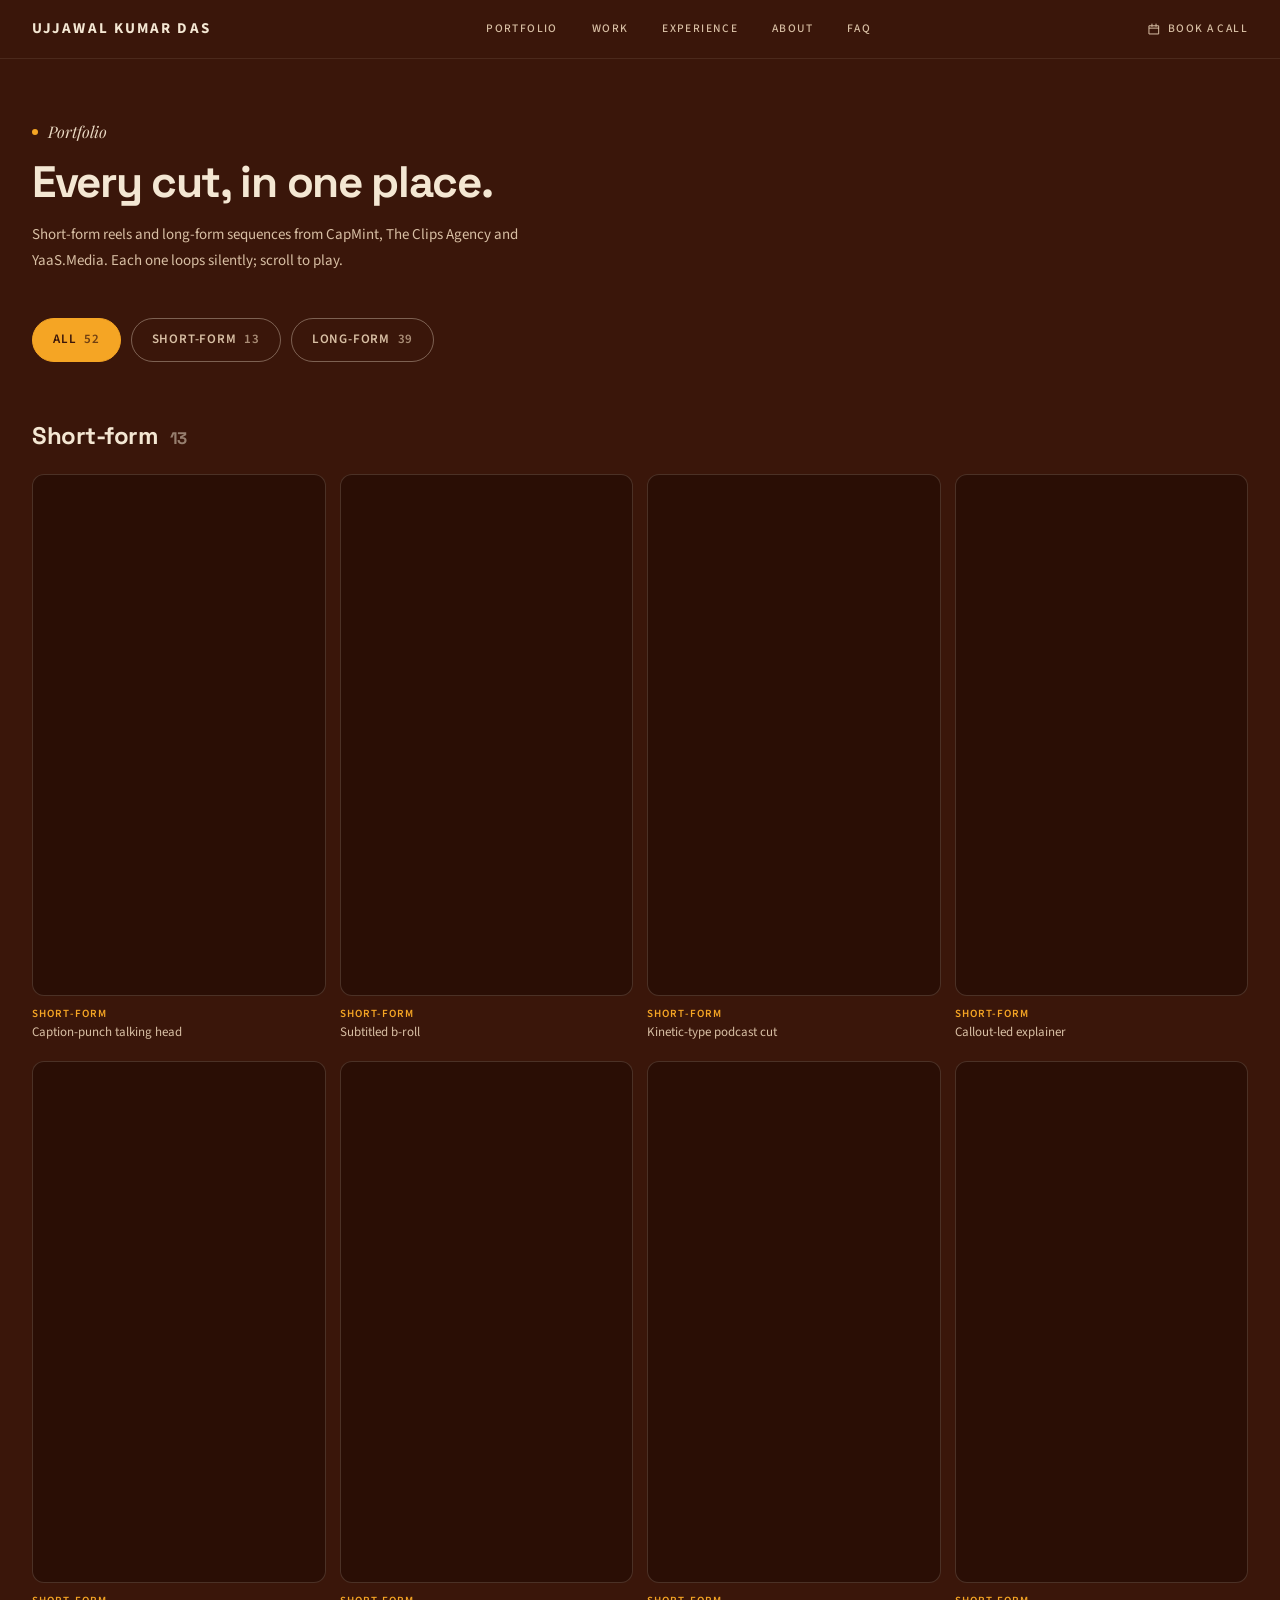
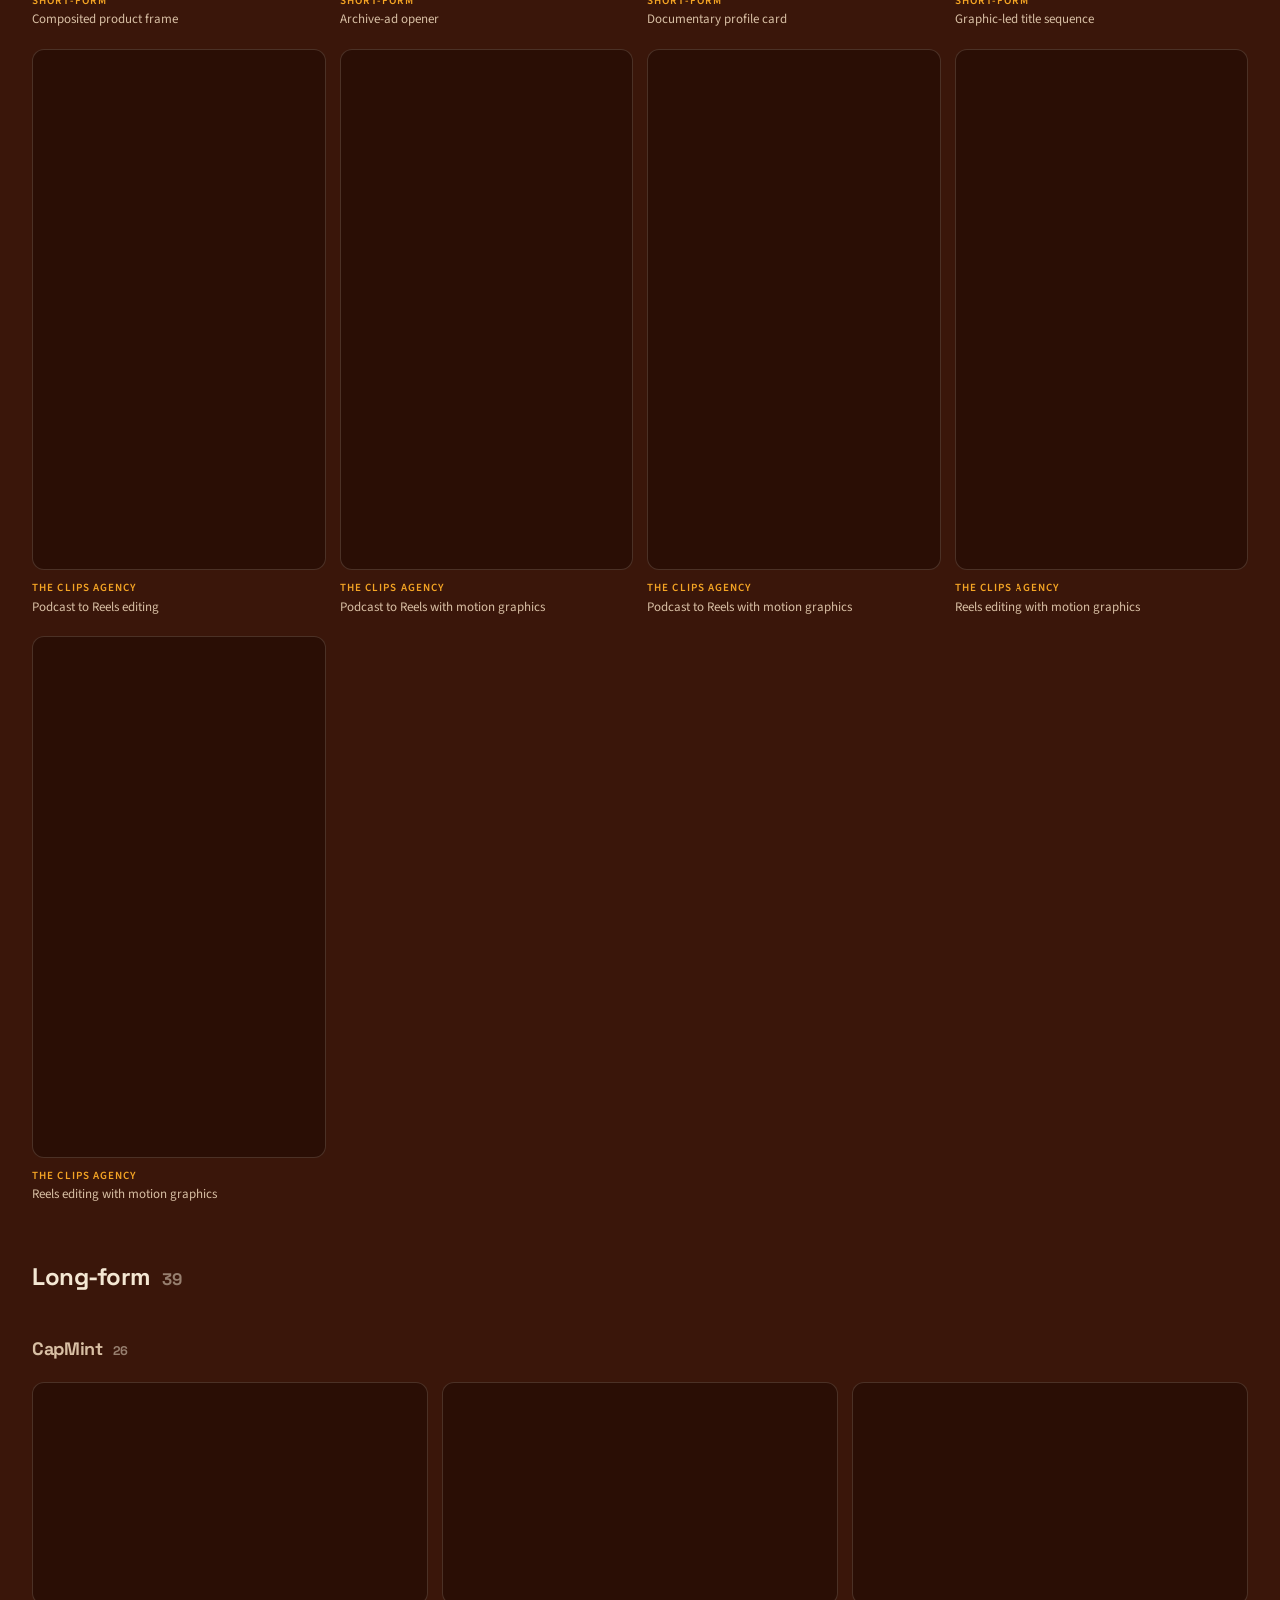
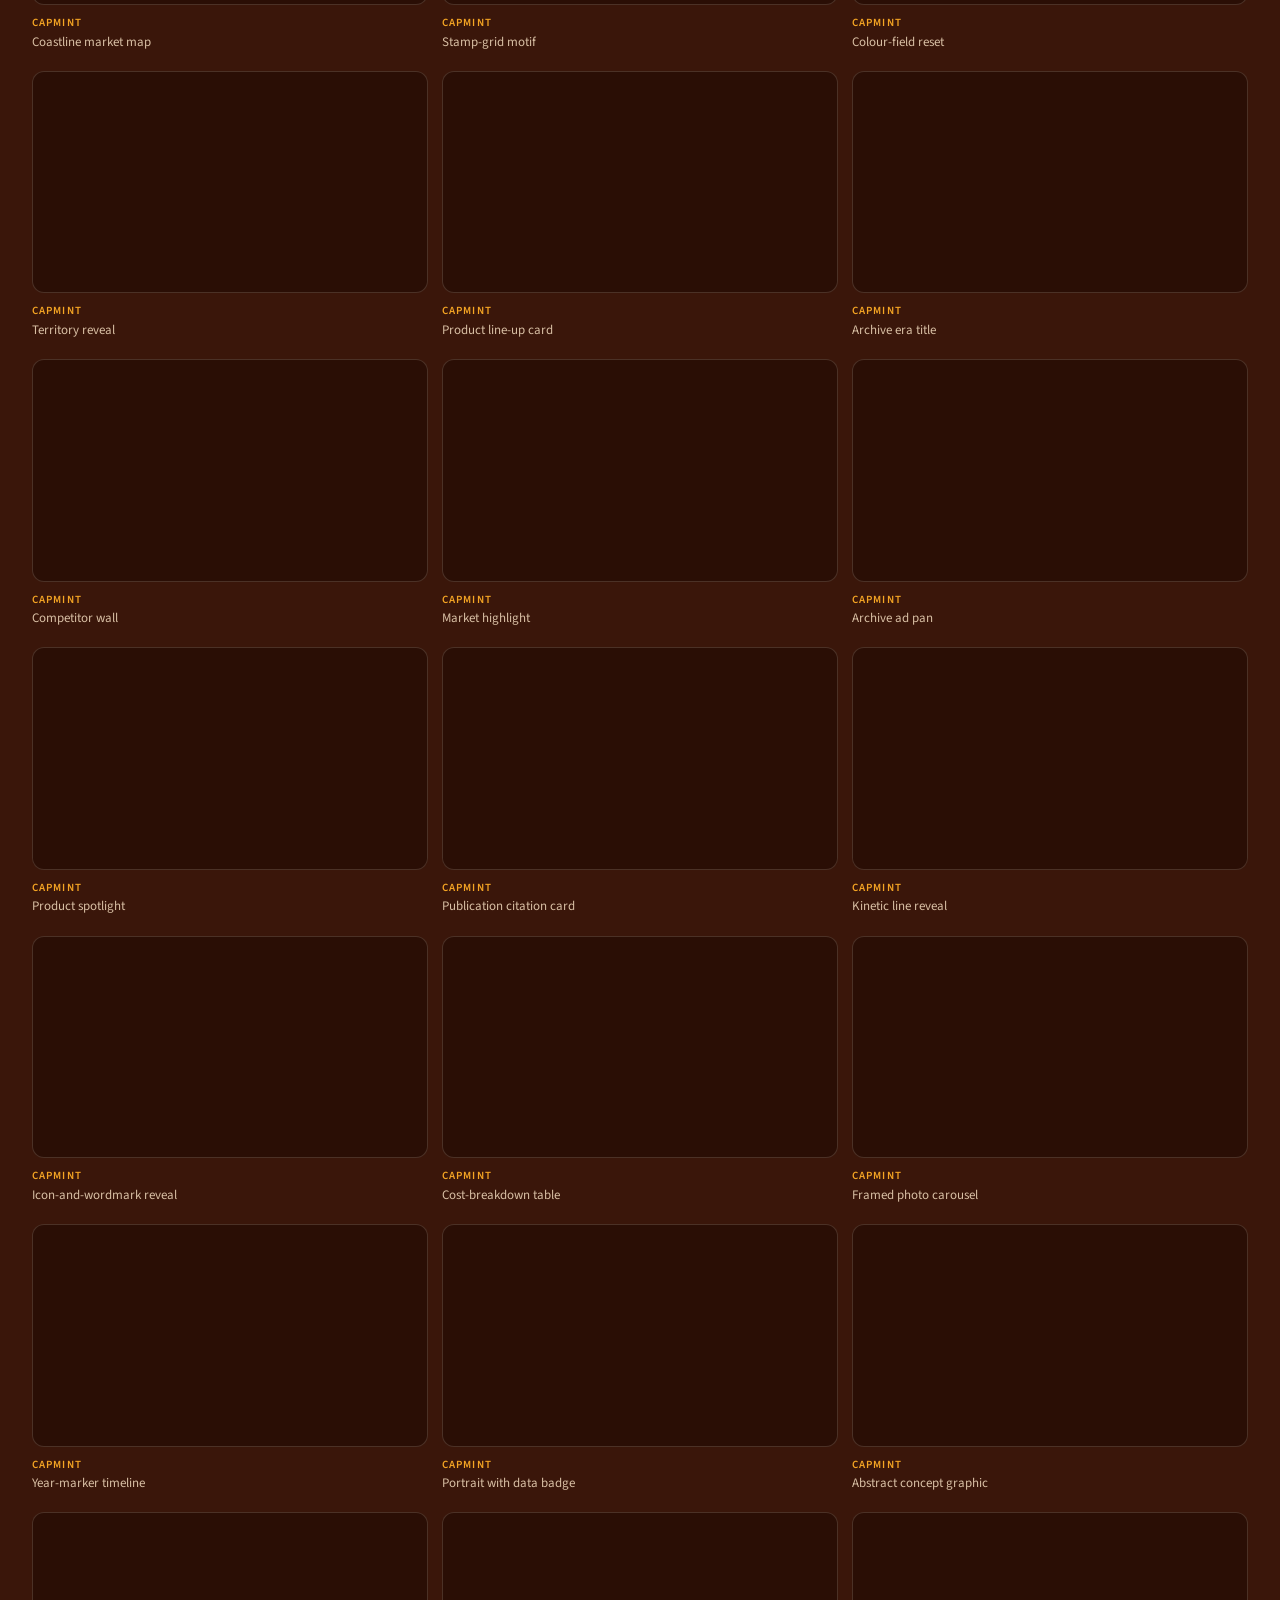
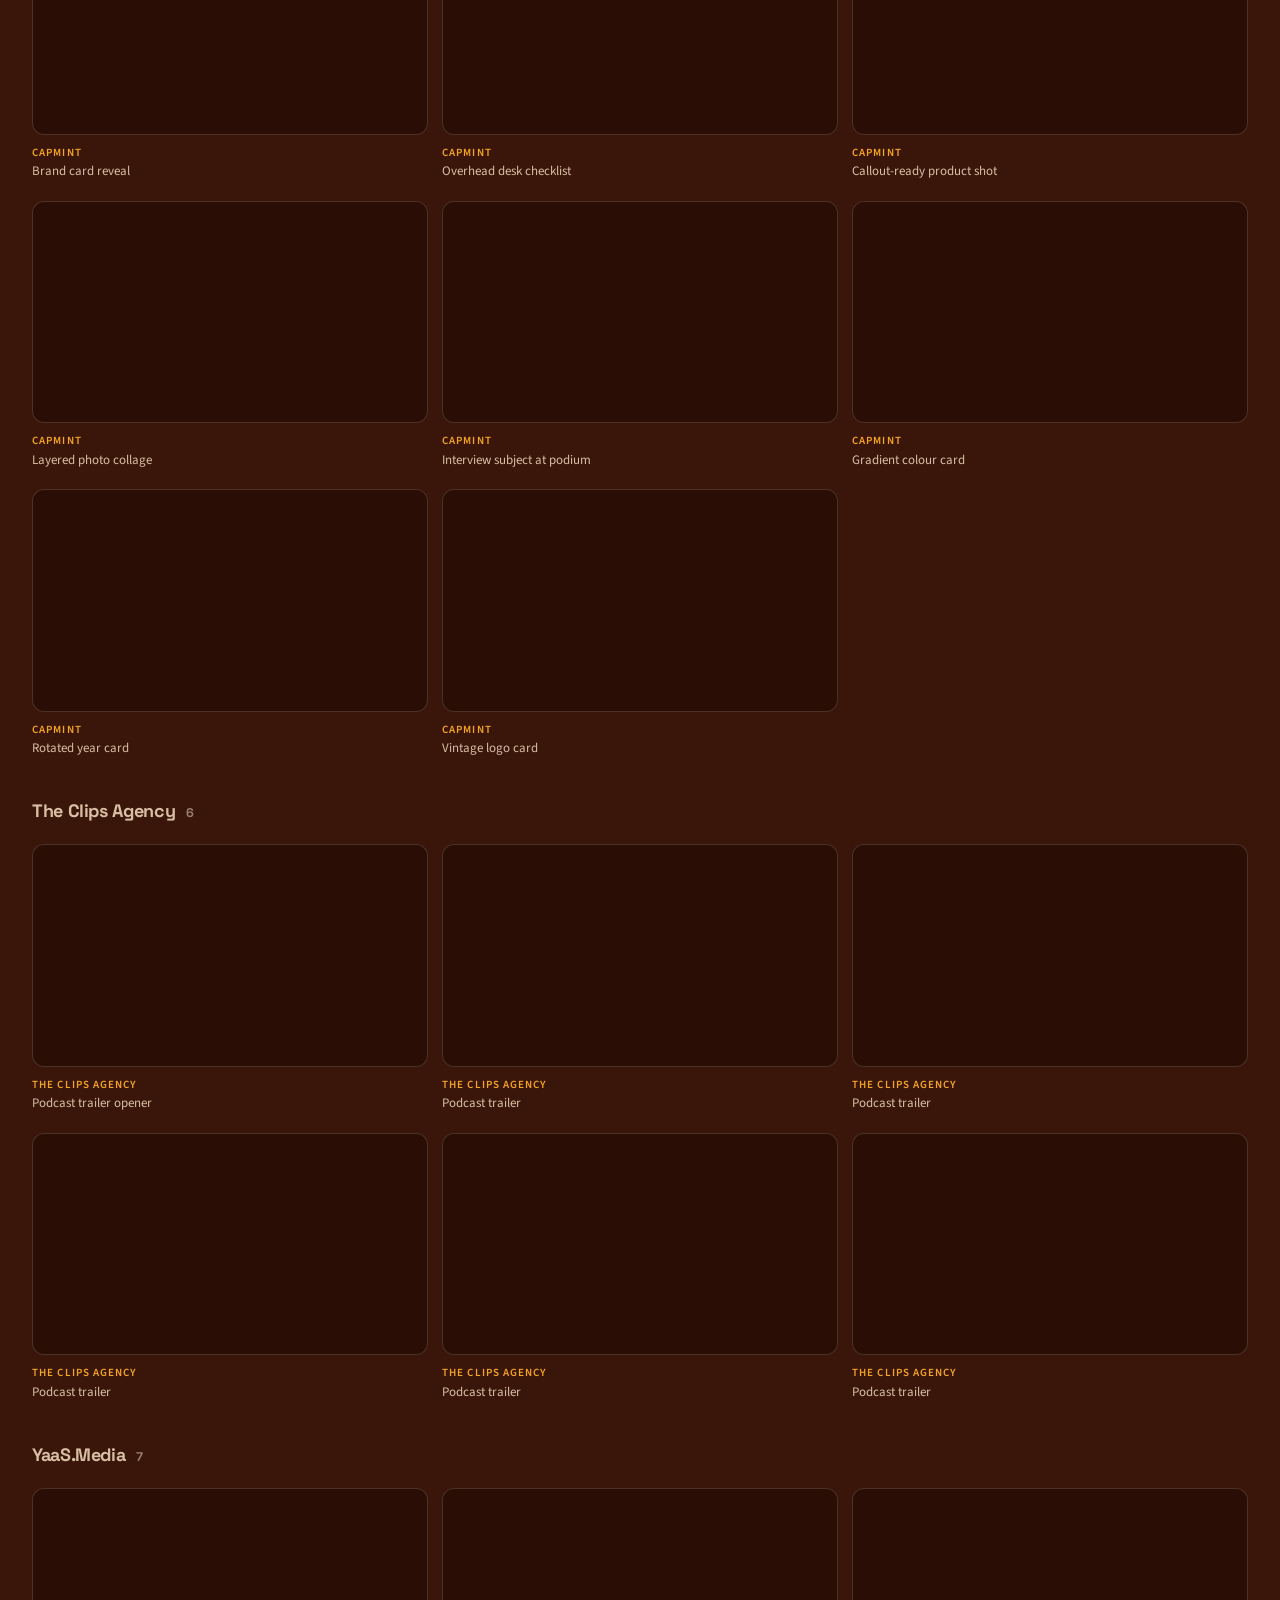
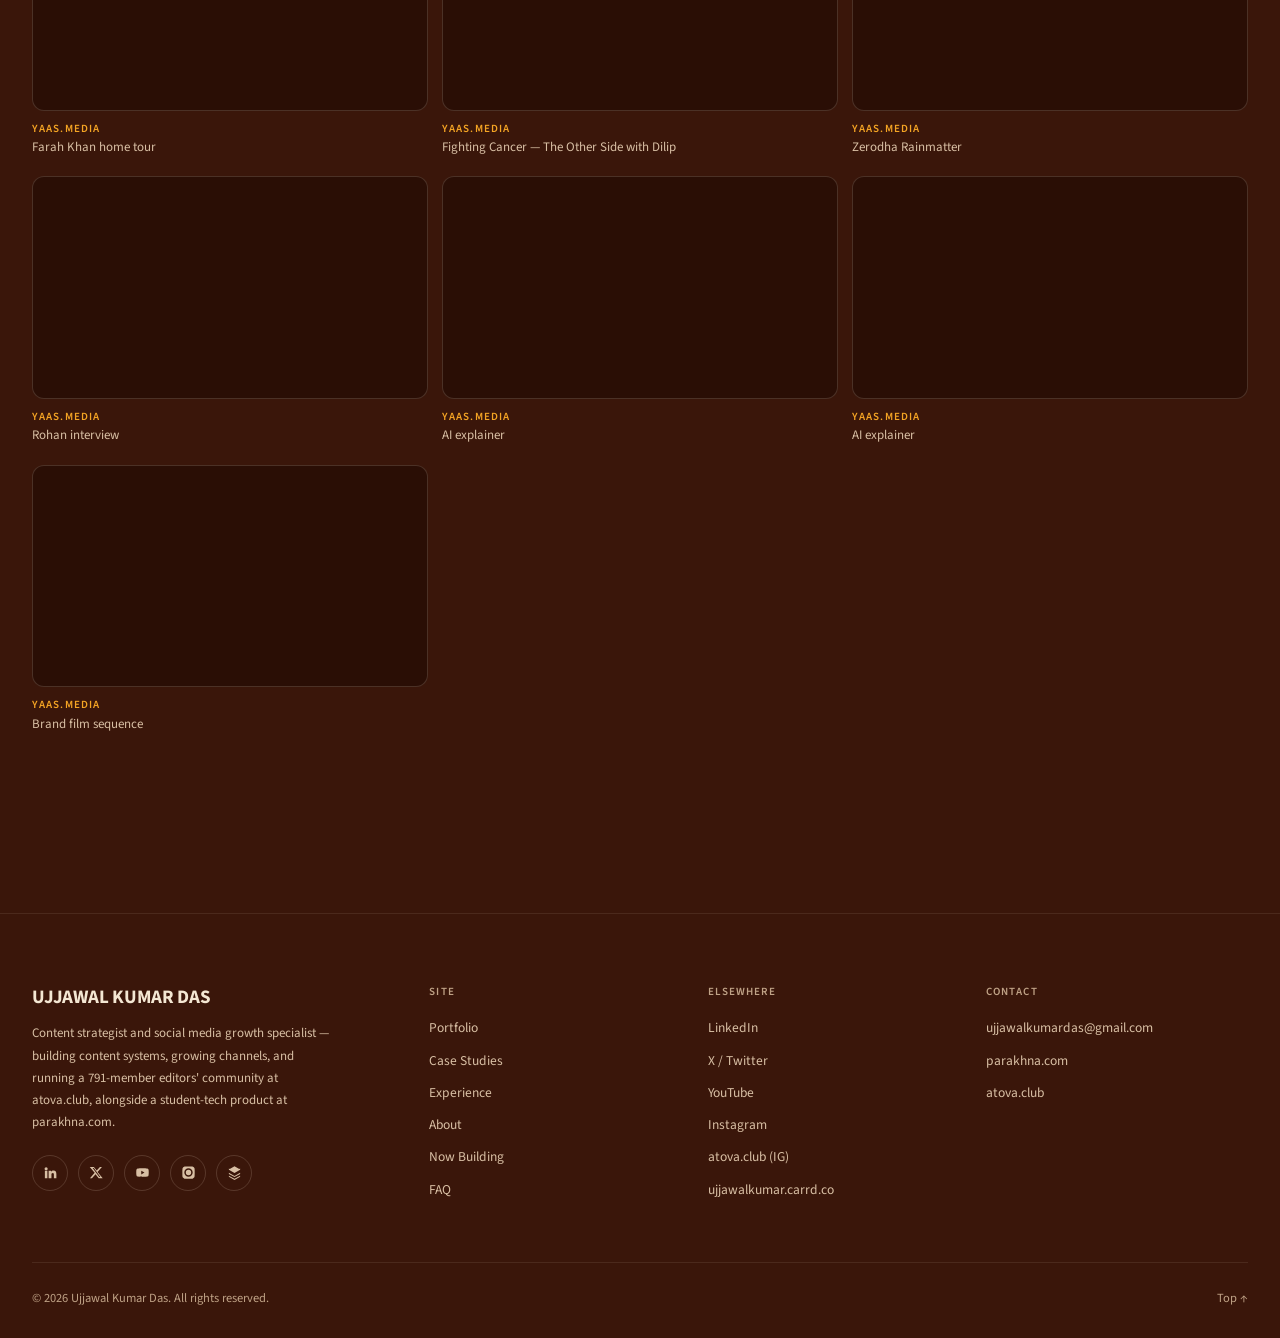
==== portfolio.html @ 8f24da6a "Redesign the site in the umber palette, add case study and portfolio pages - One umber/cream/amber p" ====
<!DOCTYPE html>
<html lang="en">
<head>
<meta charset="utf-8">
<meta name="viewport" content="width=device-width, initial-scale=1">
<title>Portfolio | Ujjawal Kumar Das</title>
<meta name="description" content="Every edit in one place: short-form reels and long-form sequences for CapMint, The Clips Agency and YaaS.Media.">
<link rel="preconnect" href="https://fonts.googleapis.com">
<link rel="preconnect" href="https://fonts.gstatic.com" crossorigin>
<link href="https://fonts.googleapis.com/css2?family=Space+Grotesk:wght@500;600;700&family=Playfair+Display:ital,wght@0,400;0,500;0,600;1,400;1,500&family=Source+Sans+3:wght@400;600;700&display=swap" rel="stylesheet">
<link rel="stylesheet" href="styles.css?v=20">
<script>
  /* Set the theme before first paint so the page never flashes the wrong one */
  (function () {
    try {
      var saved = localStorage.getItem('theme');
      var t = saved || (window.matchMedia('(prefers-color-scheme: light)').matches ? 'light' : 'dark');
      document.documentElement.setAttribute('data-theme', t);
    } catch (e) {
      document.documentElement.setAttribute('data-theme', 'dark');
    }
  })();
</script>
</head>
<body>

<header class="site-nav">
  <div class="nav-inner">
    <a class="wordmark" href="./#top">Ujjawal Kumar Das</a>

    <nav class="nav-list">
      <a class="nav-item" href="portfolio.html" aria-current="page">Portfolio</a>
      <a class="nav-item" href="./#work">Work</a>
      <a class="nav-item" href="./#experience">Experience</a>
      <a class="nav-item" href="./#about">About</a>
      <a class="nav-item" href="./#faq">FAQ</a>
    </nav>

    <div class="nav-actions">
      <a class="nav-cta" href="https://calendly.com/cutveo/30min" target="_blank" rel="noopener">
        <svg viewBox="0 0 24 24" aria-hidden="true"><path fill="none" stroke="currentColor" stroke-width="1.7" stroke-linecap="round" d="M4 6.5h16v14H4zM4 10.5h16M8.5 3.5v4M15.5 3.5v4"/></svg>
        Book a call
      </a>
    </div>
  </div>
</header>

<main>
  <section class="sec case-page" aria-labelledby="portfolio-heading">
    <p class="sec-eyebrow"><span class="dot"></span>Portfolio</p>
    <h1 class="sec-heading" id="portfolio-heading">Every cut, in one place.</h1>
    <p class="sec-intro">Short-form reels and long-form sequences from CapMint, The Clips Agency and YaaS.Media. Each one loops silently; scroll to play.</p>

    <div class="filter-tabs" role="group" aria-label="Filter the work">
      <button type="button" data-filter="all" aria-pressed="true">All <span>52</span></button>
      <button type="button" data-filter="short" aria-pressed="false">Short-form <span>13</span></button>
      <button type="button" data-filter="long" aria-pressed="false">Long-form <span>39</span></button>
    </div>

    <div class="clip-group" data-group="short">
    <h2 class="group-head">Short-form <span>13</span></h2>
    <div class="clip-grid clip-grid--vertical">
        <figure class="clip"><div class="video-wrap"><video data-src="assets/portfolio/reel-01.mp4" muted loop playsinline preload="none" aria-label="Caption-punch talking head"></video></div><figcaption><span class="clip-tag">Short-form</span>Caption-punch talking head</figcaption></figure>
        <figure class="clip"><div class="video-wrap"><video data-src="assets/portfolio/reel-02.mp4" muted loop playsinline preload="none" aria-label="Subtitled b-roll"></video></div><figcaption><span class="clip-tag">Short-form</span>Subtitled b-roll</figcaption></figure>
        <figure class="clip"><div class="video-wrap"><video data-src="assets/portfolio/reel-03.mp4" muted loop playsinline preload="none" aria-label="Kinetic-type podcast cut"></video></div><figcaption><span class="clip-tag">Short-form</span>Kinetic-type podcast cut</figcaption></figure>
        <figure class="clip"><div class="video-wrap"><video data-src="assets/portfolio/reel-04.mp4" muted loop playsinline preload="none" aria-label="Callout-led explainer"></video></div><figcaption><span class="clip-tag">Short-form</span>Callout-led explainer</figcaption></figure>
        <figure class="clip"><div class="video-wrap"><video data-src="assets/portfolio/reel-05.mp4" muted loop playsinline preload="none" aria-label="Composited product frame"></video></div><figcaption><span class="clip-tag">Short-form</span>Composited product frame</figcaption></figure>
        <figure class="clip"><div class="video-wrap"><video data-src="assets/portfolio/reel-06.mp4" muted loop playsinline preload="none" aria-label="Archive-ad opener"></video></div><figcaption><span class="clip-tag">Short-form</span>Archive-ad opener</figcaption></figure>
        <figure class="clip"><div class="video-wrap"><video data-src="assets/portfolio/reel-07.mp4" muted loop playsinline preload="none" aria-label="Documentary profile card"></video></div><figcaption><span class="clip-tag">Short-form</span>Documentary profile card</figcaption></figure>
        <figure class="clip"><div class="video-wrap"><video data-src="assets/portfolio/reel-08.mp4" muted loop playsinline preload="none" aria-label="Graphic-led title sequence"></video></div><figcaption><span class="clip-tag">Short-form</span>Graphic-led title sequence</figcaption></figure>
        <figure class="clip"><div class="video-wrap"><video data-src="assets/portfolio/clips-v1.mp4" muted loop playsinline preload="none" aria-label="Podcast to Reels editing"></video></div><figcaption><span class="clip-tag">The Clips Agency</span>Podcast to Reels editing</figcaption></figure>
        <figure class="clip"><div class="video-wrap"><video data-src="assets/portfolio/clips-v2.mp4" muted loop playsinline preload="none" aria-label="Podcast to Reels with motion graphics"></video></div><figcaption><span class="clip-tag">The Clips Agency</span>Podcast to Reels with motion graphics</figcaption></figure>
        <figure class="clip"><div class="video-wrap"><video data-src="assets/portfolio/clips-v3.mp4" muted loop playsinline preload="none" aria-label="Podcast to Reels with motion graphics"></video></div><figcaption><span class="clip-tag">The Clips Agency</span>Podcast to Reels with motion graphics</figcaption></figure>
        <figure class="clip"><div class="video-wrap"><video data-src="assets/portfolio/clips-v4.mp4" muted loop playsinline preload="none" aria-label="Reels editing with motion graphics"></video></div><figcaption><span class="clip-tag">The Clips Agency</span>Reels editing with motion graphics</figcaption></figure>
        <figure class="clip"><div class="video-wrap"><video data-src="assets/portfolio/clips-v5.mp4" muted loop playsinline preload="none" aria-label="Reels editing with motion graphics"></video></div><figcaption><span class="clip-tag">The Clips Agency</span>Reels editing with motion graphics</figcaption></figure>
    </div>
    </div>

    <div class="clip-group" data-group="long">
    <h2 class="group-head">Long-form <span>39</span></h2>
    <h3 class="group-head">CapMint <span>26</span></h3>
    <div class="clip-grid">
        <figure class="clip"><div class="longform-wrap"><video data-src="assets/portfolio/yt-01.mp4" muted loop playsinline preload="none" aria-label="Coastline market map"></video></div><figcaption><span class="clip-tag">CapMint</span>Coastline market map</figcaption></figure>
        <figure class="clip"><div class="longform-wrap"><video data-src="assets/portfolio/yt-02.mp4" muted loop playsinline preload="none" aria-label="Stamp-grid motif"></video></div><figcaption><span class="clip-tag">CapMint</span>Stamp-grid motif</figcaption></figure>
        <figure class="clip"><div class="longform-wrap"><video data-src="assets/portfolio/yt-03.mp4" muted loop playsinline preload="none" aria-label="Colour-field reset"></video></div><figcaption><span class="clip-tag">CapMint</span>Colour-field reset</figcaption></figure>
        <figure class="clip"><div class="longform-wrap"><video data-src="assets/portfolio/yt-04.mp4" muted loop playsinline preload="none" aria-label="Territory reveal"></video></div><figcaption><span class="clip-tag">CapMint</span>Territory reveal</figcaption></figure>
        <figure class="clip"><div class="longform-wrap"><video data-src="assets/portfolio/yt-05.mp4" muted loop playsinline preload="none" aria-label="Product line-up card"></video></div><figcaption><span class="clip-tag">CapMint</span>Product line-up card</figcaption></figure>
        <figure class="clip"><div class="longform-wrap"><video data-src="assets/portfolio/yt-06.mp4" muted loop playsinline preload="none" aria-label="Archive era title"></video></div><figcaption><span class="clip-tag">CapMint</span>Archive era title</figcaption></figure>
        <figure class="clip"><div class="longform-wrap"><video data-src="assets/portfolio/yt-07.mp4" muted loop playsinline preload="none" aria-label="Competitor wall"></video></div><figcaption><span class="clip-tag">CapMint</span>Competitor wall</figcaption></figure>
        <figure class="clip"><div class="longform-wrap"><video data-src="assets/portfolio/yt-08.mp4" muted loop playsinline preload="none" aria-label="Market highlight"></video></div><figcaption><span class="clip-tag">CapMint</span>Market highlight</figcaption></figure>
        <figure class="clip"><div class="longform-wrap"><video data-src="assets/portfolio/yt-09.mp4" muted loop playsinline preload="none" aria-label="Archive ad pan"></video></div><figcaption><span class="clip-tag">CapMint</span>Archive ad pan</figcaption></figure>
        <figure class="clip"><div class="longform-wrap"><video data-src="assets/portfolio/yt-10.mp4" muted loop playsinline preload="none" aria-label="Product spotlight"></video></div><figcaption><span class="clip-tag">CapMint</span>Product spotlight</figcaption></figure>
        <figure class="clip"><div class="longform-wrap"><video data-src="assets/portfolio/yt-11.mp4" muted loop playsinline preload="none" aria-label="Publication citation card"></video></div><figcaption><span class="clip-tag">CapMint</span>Publication citation card</figcaption></figure>
        <figure class="clip"><div class="longform-wrap"><video data-src="assets/portfolio/yt-12.mp4" muted loop playsinline preload="none" aria-label="Kinetic line reveal"></video></div><figcaption><span class="clip-tag">CapMint</span>Kinetic line reveal</figcaption></figure>
        <figure class="clip"><div class="longform-wrap"><video data-src="assets/portfolio/yt-13.mp4" muted loop playsinline preload="none" aria-label="Icon-and-wordmark reveal"></video></div><figcaption><span class="clip-tag">CapMint</span>Icon-and-wordmark reveal</figcaption></figure>
        <figure class="clip"><div class="longform-wrap"><video data-src="assets/portfolio/yt-14.mp4" muted loop playsinline preload="none" aria-label="Cost-breakdown table"></video></div><figcaption><span class="clip-tag">CapMint</span>Cost-breakdown table</figcaption></figure>
        <figure class="clip"><div class="longform-wrap"><video data-src="assets/portfolio/yt-15.mp4" muted loop playsinline preload="none" aria-label="Framed photo carousel"></video></div><figcaption><span class="clip-tag">CapMint</span>Framed photo carousel</figcaption></figure>
        <figure class="clip"><div class="longform-wrap"><video data-src="assets/portfolio/yt-16.mp4" muted loop playsinline preload="none" aria-label="Year-marker timeline"></video></div><figcaption><span class="clip-tag">CapMint</span>Year-marker timeline</figcaption></figure>
        <figure class="clip"><div class="longform-wrap"><video data-src="assets/portfolio/yt-17.mp4" muted loop playsinline preload="none" aria-label="Portrait with data badge"></video></div><figcaption><span class="clip-tag">CapMint</span>Portrait with data badge</figcaption></figure>
        <figure class="clip"><div class="longform-wrap"><video data-src="assets/portfolio/yt-18.mp4" muted loop playsinline preload="none" aria-label="Abstract concept graphic"></video></div><figcaption><span class="clip-tag">CapMint</span>Abstract concept graphic</figcaption></figure>
        <figure class="clip"><div class="longform-wrap"><video data-src="assets/portfolio/yt-19.mp4" muted loop playsinline preload="none" aria-label="Brand card reveal"></video></div><figcaption><span class="clip-tag">CapMint</span>Brand card reveal</figcaption></figure>
        <figure class="clip"><div class="longform-wrap"><video data-src="assets/portfolio/yt-20.mp4" muted loop playsinline preload="none" aria-label="Overhead desk checklist"></video></div><figcaption><span class="clip-tag">CapMint</span>Overhead desk checklist</figcaption></figure>
        <figure class="clip"><div class="longform-wrap"><video data-src="assets/portfolio/yt-21.mp4" muted loop playsinline preload="none" aria-label="Callout-ready product shot"></video></div><figcaption><span class="clip-tag">CapMint</span>Callout-ready product shot</figcaption></figure>
        <figure class="clip"><div class="longform-wrap"><video data-src="assets/portfolio/yt-22.mp4" muted loop playsinline preload="none" aria-label="Layered photo collage"></video></div><figcaption><span class="clip-tag">CapMint</span>Layered photo collage</figcaption></figure>
        <figure class="clip"><div class="longform-wrap"><video data-src="assets/portfolio/yt-23.mp4" muted loop playsinline preload="none" aria-label="Interview subject at podium"></video></div><figcaption><span class="clip-tag">CapMint</span>Interview subject at podium</figcaption></figure>
        <figure class="clip"><div class="longform-wrap"><video data-src="assets/portfolio/yt-24.mp4" muted loop playsinline preload="none" aria-label="Gradient colour card"></video></div><figcaption><span class="clip-tag">CapMint</span>Gradient colour card</figcaption></figure>
        <figure class="clip"><div class="longform-wrap"><video data-src="assets/portfolio/yt-25.mp4" muted loop playsinline preload="none" aria-label="Rotated year card"></video></div><figcaption><span class="clip-tag">CapMint</span>Rotated year card</figcaption></figure>
        <figure class="clip"><div class="longform-wrap"><video data-src="assets/portfolio/yt-26.mp4" muted loop playsinline preload="none" aria-label="Vintage logo card"></video></div><figcaption><span class="clip-tag">CapMint</span>Vintage logo card</figcaption></figure>
    </div>
    <h3 class="group-head">The Clips Agency <span>6</span></h3>
    <div class="clip-grid">
        <figure class="clip"><div class="longform-wrap"><video data-src="assets/portfolio/clips-h1.mp4" muted loop playsinline preload="none" aria-label="Podcast trailer opener"></video></div><figcaption><span class="clip-tag">The Clips Agency</span>Podcast trailer opener</figcaption></figure>
        <figure class="clip"><div class="longform-wrap"><video data-src="assets/portfolio/clips-h2.mp4" muted loop playsinline preload="none" aria-label="Podcast trailer"></video></div><figcaption><span class="clip-tag">The Clips Agency</span>Podcast trailer</figcaption></figure>
        <figure class="clip"><div class="longform-wrap"><video data-src="assets/portfolio/clips-h3.mp4" muted loop playsinline preload="none" aria-label="Podcast trailer"></video></div><figcaption><span class="clip-tag">The Clips Agency</span>Podcast trailer</figcaption></figure>
        <figure class="clip"><div class="longform-wrap"><video data-src="assets/portfolio/clips-h4.mp4" muted loop playsinline preload="none" aria-label="Podcast trailer"></video></div><figcaption><span class="clip-tag">The Clips Agency</span>Podcast trailer</figcaption></figure>
        <figure class="clip"><div class="longform-wrap"><video data-src="assets/portfolio/clips-h5.mp4" muted loop playsinline preload="none" aria-label="Podcast trailer"></video></div><figcaption><span class="clip-tag">The Clips Agency</span>Podcast trailer</figcaption></figure>
        <figure class="clip"><div class="longform-wrap"><video data-src="assets/portfolio/clips-h6.mp4" muted loop playsinline preload="none" aria-label="Podcast trailer"></video></div><figcaption><span class="clip-tag">The Clips Agency</span>Podcast trailer</figcaption></figure>
    </div>
    <h3 class="group-head">YaaS.Media <span>7</span></h3>
    <div class="clip-grid">
        <figure class="clip"><div class="longform-wrap"><video data-src="assets/portfolio/yaas-h1.mp4" muted loop playsinline preload="none" aria-label="Farah Khan home tour"></video></div><figcaption><span class="clip-tag">YaaS.Media</span>Farah Khan home tour</figcaption></figure>
        <figure class="clip"><div class="longform-wrap"><video data-src="assets/portfolio/yaas-h2.mp4" muted loop playsinline preload="none" aria-label="Fighting Cancer — The Other Side with Dilip"></video></div><figcaption><span class="clip-tag">YaaS.Media</span>Fighting Cancer — The Other Side with Dilip</figcaption></figure>
        <figure class="clip"><div class="longform-wrap"><video data-src="assets/portfolio/yaas-h3.mp4" muted loop playsinline preload="none" aria-label="Zerodha Rainmatter"></video></div><figcaption><span class="clip-tag">YaaS.Media</span>Zerodha Rainmatter</figcaption></figure>
        <figure class="clip"><div class="longform-wrap"><video data-src="assets/portfolio/yaas-h4.mp4" muted loop playsinline preload="none" aria-label="Rohan interview"></video></div><figcaption><span class="clip-tag">YaaS.Media</span>Rohan interview</figcaption></figure>
        <figure class="clip"><div class="longform-wrap"><video data-src="assets/portfolio/yaas-h5.mp4" muted loop playsinline preload="none" aria-label="AI explainer"></video></div><figcaption><span class="clip-tag">YaaS.Media</span>AI explainer</figcaption></figure>
        <figure class="clip"><div class="longform-wrap"><video data-src="assets/portfolio/yaas-h6.mp4" muted loop playsinline preload="none" aria-label="AI explainer"></video></div><figcaption><span class="clip-tag">YaaS.Media</span>AI explainer</figcaption></figure>
        <figure class="clip"><div class="longform-wrap"><video data-src="assets/portfolio/yaas-h7.mp4" muted loop playsinline preload="none" aria-label="Brand film sequence"></video></div><figcaption><span class="clip-tag">YaaS.Media</span>Brand film sequence</figcaption></figure>
    </div>
    </div>
  </section>
</main>

<footer class="site-footer">
  <div class="footer-inner">
    <div class="footer-top">
      <div class="footer-brand">
        <p class="footer-brand-name">Ujjawal Kumar Das</p>
        <p class="footer-tagline">
          Content strategist and social media growth specialist — building content systems, growing
          channels, and running a 791-member editors' community at atova.club, alongside a
          student-tech product at parakhna.com.
        </p>
        <div class="footer-social">
          <a href="https://www.linkedin.com/in/kumarrujjawal/" target="_blank" rel="noopener" aria-label="LinkedIn" title="LinkedIn">
            <svg viewBox="0 0 24 24" aria-hidden="true"><path fill="currentColor" d="M4.98 3.5a2.5 2.5 0 1 1 .02 5 2.5 2.5 0 0 1-.02-5zM3 9h4v12H3zM9 9h3.8v1.7h.05c.53-1 1.83-2.05 3.77-2.05 4.03 0 4.78 2.65 4.78 6.1V21h-4v-5.4c0-1.29-.02-2.95-1.8-2.95-1.8 0-2.08 1.4-2.08 2.85V21H9z"/></svg>
          </a>
          <a href="https://x.com/kumarrujjawal" target="_blank" rel="noopener" aria-label="X" title="X">
            <svg viewBox="0 0 24 24" aria-hidden="true"><path fill="currentColor" d="M17.5 3h3.2l-7 8 8.2 10h-6.4l-5-6.1L4.7 21H1.5l7.5-8.6L1.2 3h6.6l4.5 5.6zm-1.1 16.1h1.8L7.7 4.8H5.8z"/></svg>
          </a>
          <a href="https://www.youtube.com/@kumarrujjawal" target="_blank" rel="noopener" aria-label="YouTube" title="YouTube">
            <svg viewBox="0 0 24 24" aria-hidden="true"><path fill="currentColor" d="M22 12s0-3.2-.4-4.7a2.5 2.5 0 0 0-1.8-1.8C18.2 5 12 5 12 5s-6.2 0-7.8.5a2.5 2.5 0 0 0-1.8 1.8C2 8.8 2 12 2 12s0 3.2.4 4.7c.2.9.9 1.6 1.8 1.8C5.8 19 12 19 12 19s6.2 0 7.8-.5a2.5 2.5 0 0 0 1.8-1.8C22 15.2 22 12 22 12zM10 15V9l5.2 3z"/></svg>
          </a>
          <a href="https://www.instagram.com/kumarrujjawal/" target="_blank" rel="noopener" aria-label="Instagram" title="Instagram">
            <svg viewBox="0 0 24 24" aria-hidden="true"><path fill="currentColor" d="M12 2.2c3.2 0 3.6 0 4.9.07 1.2.06 1.8.25 2.2.42.6.22 1 .48 1.4.9.4.4.7.8.9 1.4.2.4.4 1 .4 2.2.1 1.3.1 1.7.1 4.9s0 3.6-.1 4.9c0 1.2-.2 1.8-.4 2.2-.2.6-.5 1-.9 1.4-.4.4-.8.7-1.4.9-.4.2-1 .4-2.2.4-1.3.1-1.7.1-4.9.1s-3.6 0-4.9-.1c-1.2 0-1.8-.2-2.2-.4-.6-.2-1-.5-1.4-.9-.4-.4-.7-.8-.9-1.4-.2-.4-.4-1-.4-2.2C2.2 15.6 2.2 15.2 2.2 12s0-3.6.1-4.9c0-1.2.2-1.8.4-2.2.2-.6.5-1 .9-1.4.4-.4.8-.7 1.4-.9.4-.2 1-.4 2.2-.4C8.4 2.2 8.8 2.2 12 2.2zm0 3.1A6.7 6.7 0 1 0 18.7 12 6.7 6.7 0 0 0 12 5.3zm0 11a4.3 4.3 0 1 1 4.3-4.3 4.3 4.3 0 0 1-4.3 4.3zm6.9-11.2a1.6 1.6 0 1 1-1.6-1.6 1.6 1.6 0 0 1 1.6 1.6z"/></svg>
          </a>
          <a href="https://www.instagram.com/atova.club/" target="_blank" rel="noopener" aria-label="atova.club" title="atova.club">
            <svg viewBox="0 0 24 24" aria-hidden="true"><path fill="currentColor" d="m12 2 9 5-9 5-9-5 9-5zm0 8.7 9-5v1.9l-9 5-9-5V5.7l9 5z"/><path fill="currentColor" d="m3 12.4 9 5 9-5v1.9l-9 5-9-5v-1.9zm0 4.6 9 5 9-5v1.9l-9 5-9-5V17z"/></svg>
          </a>
        </div>
      </div>

      <nav class="footer-col">
        <p class="footer-col-title">Site</p>
        <a href="portfolio.html">Portfolio</a>
        <a href="./#work">Case Studies</a>
        <a href="./#experience">Experience</a>
        <a href="./#about">About</a>
        <a href="./#building">Now Building</a>
        <a href="./#faq">FAQ</a>
      </nav>

      <nav class="footer-col">
        <p class="footer-col-title">Elsewhere</p>
        <a href="https://www.linkedin.com/in/kumarrujjawal/" target="_blank" rel="noopener">LinkedIn</a>
        <a href="https://x.com/kumarrujjawal" target="_blank" rel="noopener">X / Twitter</a>
        <a href="https://www.youtube.com/@kumarrujjawal" target="_blank" rel="noopener">YouTube</a>
        <a href="https://www.instagram.com/kumarrujjawal/" target="_blank" rel="noopener">Instagram</a>
        <a href="https://www.instagram.com/atova.club/" target="_blank" rel="noopener">atova.club (IG)</a>
        <a href="https://ujjawalkumar.carrd.co" target="_blank" rel="noopener">ujjawalkumar.carrd.co</a>
      </nav>

      <nav class="footer-col">
        <p class="footer-col-title">Contact</p>
        <a href="mailto:ujjawalkumardas@gmail.com">ujjawalkumardas@gmail.com</a>
        <a href="https://parakhna.com" target="_blank" rel="noopener">parakhna.com</a>
        <a href="https://www.instagram.com/atova.club/" target="_blank" rel="noopener">atova.club</a>
      </nav>
    </div>

    <div class="footer-bottom">
      <span>© 2026 Ujjawal Kumar Das. All rights reserved.</span>
      <a href="./#top">Top ↑</a>
    </div>
  </div>
</footer>

<script src="script.js?v=20"></script>
</body>
</html>
---- styles.css ----
/* =========================================================
   Ujjawal Kumar Das — hero section
   Tokens lifted from the reference layout:
   Flat editorial surfaces: no shadows, no blur, no depth. 1240px container,
   red accent, hairline rules. Two themes, both on a flat background.
   Type: Source Sans 3 throughout — 700 for display, 400 for body.
   Playfair Display italic is reserved for small serif accents
   (the logo mark and section eyebrows) and nothing else.
   ========================================================= */

:root{
  /* Accent and layout tokens are theme-independent */
  /* "red" is the accent slot; it is amber now */
  --red:#F5A524;
  --red-bright:#FFB840;
  /* display face — hero headline and every section heading */
  --font-display:"Space Grotesk","Source Sans 3",ui-sans-serif,system-ui,sans-serif;
  --container:1240px;
  /* side gutter, matched to the nav bar so the page has one left/right rhythm */
  --gutter:32px;
  --nav-h:58px;
  /* scrollbar width, set from JS — keeps the fixed nav centered on the same
     axis as the static content, which is inset by the scrollbar and the nav isn't */
  --sbw:0px;
}

/* ---------------- THEMES ----------------
   Every surface, border and text colour below is a token, so the two themes are
   the only place a colour gets decided. The page background is a flat fill in
   both — no ambient washes, no radial gradients. */
:root,
[data-theme="dark"],
[data-theme="light"]{
  /* One palette: the mascot's umber ground, cream type, amber accents.
     No card fills anywhere; structure comes from hairlines only. */
  --umber:#3A160A;
  --cream:#F4E7D3;
  --cream-2:#D8BFA4;
  --amber:#F5A524;

  --bg:var(--umber);
  --fg:var(--cream);
  --nav-bg:var(--umber);
  --muted:var(--cream-2);
  --dim:#BFA286;
  --nav-item:var(--cream-2);
  --eyebrow:#E9D8C2;
  --faint:rgba(244,231,211,.5);
  --faint-2:rgba(244,231,211,.68);
  --body-strong:rgba(244,231,211,.88);

  --surface:transparent;
  --surface-solid:#2A0E05;
  --panel-open:transparent;
  --panel-open-border:rgba(244,231,211,.36);

  --border:rgba(244,231,211,.16);
  --border-strong:rgba(244,231,211,.36);
  --line:rgba(244,231,211,.14);
  --line-soft:rgba(244,231,211,.09);
  --hover-tint:rgba(244,231,211,.03);
  --pill-bg:transparent;

  --footer-bg:var(--umber);
  --footer-fg:var(--cream-2);
  --footer-name:var(--cream);
  --footer-title:#BFA286;
  --footer-link:var(--cream-2);
  --footer-link-hover:var(--amber);
  --social-bg:transparent;
  --social-fg:var(--cream-2);
  --testi-cream:transparent;
}

*,*::before,*::after{box-sizing:border-box;}
html{-webkit-text-size-adjust:100%;scroll-behavior:smooth;overflow-x:hidden;background:var(--bg);}
body{
  margin:0;
  background:var(--bg);
  color:var(--fg);
  transition:background-color .25s ease, color .25s ease;
  font-family:"Source Sans 3","Source Sans Pro",ui-sans-serif,system-ui,sans-serif;
  font-size:16px;
  line-height:1.5;
  -webkit-font-smoothing:antialiased;
  /* no overflow-x here: on <body> it computes overflow-y to auto, which reserves a
     second scrollbar and knocks the content off the fixed nav's centre line */
}
a{color:inherit;text-decoration:none;}
button{font:inherit;color:inherit;background:none;border:0;cursor:pointer;}
svg{display:block;}

/* ============================ NAV ============================ */
/* Flat bar pinned to the top edge: a plain background, one hairline rule at the
   bottom, uppercase link set. No pill, no blur, no shadow. */
.site-nav{
  position:fixed;top:0;left:0;right:0;z-index:100;
  background:var(--nav-bg);
  border-bottom:1px solid var(--line-soft);
}
.nav-inner{
  max-width:calc(var(--container) + var(--gutter) * 2);
  margin:0 auto;
  height:var(--nav-h);
  display:flex;align-items:center;justify-content:space-between;gap:30px;
  padding-left:var(--gutter);
  padding-right:calc(var(--gutter) + var(--sbw));
}
.wordmark{
  font-size:15px;font-weight:700;
  letter-spacing:.14em;text-transform:uppercase;
  color:var(--fg);
  white-space:nowrap;
}

.nav-list{display:flex;align-items:center;gap:34px;}
.nav-item{
  padding:2px 0;
  font-size:11.5px;font-weight:500;
  letter-spacing:.12em;text-transform:uppercase;
  color:var(--nav-item);
  border-bottom:1px solid transparent;
  transition:color .2s ease, border-color .2s ease;
}
.nav-item:hover{color:var(--fg);border-bottom-color:var(--fg);}

.nav-actions{display:flex;align-items:center;gap:26px;}
.theme-btn,
.nav-cta{
  display:inline-flex;align-items:center;gap:7px;
  padding:2px 0;
  font-size:11.5px;font-weight:500;
  letter-spacing:.12em;text-transform:uppercase;
  color:var(--nav-item);
  white-space:nowrap;
  border-bottom:1px solid transparent;
  transition:color .2s ease, border-color .2s ease;
}
.theme-btn:hover,
.nav-cta:hover{color:var(--fg);border-bottom-color:var(--fg);}
.theme-btn svg,.nav-cta svg{width:14px;height:14px;}
/* dark theme offers the sun (switch to light); light theme offers the moon */
.theme-btn .icon-moon{display:none;}
[data-theme="light"] .theme-btn .icon-sun{display:none;}
[data-theme="light"] .theme-btn .icon-moon{display:block;}

/* ============================ HERO ============================ */
main{position:relative;z-index:10;}
.hero{padding:120px 0 72px;}
.hero-grid{
  max-width:calc(var(--container) + var(--gutter) * 2);
  margin:0 auto;
  padding:0 var(--gutter);
  display:grid;grid-template-columns:minmax(0, 1.9fr) minmax(0, 1fr);
  gap:32px;align-items:stretch;
}
.hero-panel{position:relative;}
.hero-text{padding:clamp(32px, 4.4vw, 64px) 0;}

/* Display headline */
.hero-title{
  margin:0;
  /* Space Grotesk — the proportional cut of Space Mono. Same quirks in the
     letterforms, but drawn for display sizes, so it holds up large. */
  font-family:var(--font-display);
  font-size:clamp(34px, 4.3vw, 62px);
  font-weight:700;
  line-height:1.03;letter-spacing:-.03em;
  color:var(--cream);
}

/* Sub copy and socials sit under the headline, on its left edge */
.hero-lower{margin-top:44px;}
.hero-sub{
  margin:0;max-width:640px;
  font-size:20px;line-height:1.85;
  color:var(--cream-2);
}

.book-btn{
  display:inline-flex;align-items:center;justify-content:center;
  height:56px;padding:0 36px;
  margin-top:36px;
  border-radius:40px;
  background:var(--amber);
  border:1px solid var(--amber);
  font-size:15px;font-weight:600;
  letter-spacing:.12em;text-transform:uppercase;
  color:var(--umber);
  transition:background .2s ease, color .2s ease;
}
.book-btn:hover{background:transparent;color:var(--amber);}

/* socials — icon only */
.socials{
  display:flex;align-items:center;gap:36px;flex-wrap:wrap;
  margin-top:36px;
}
.socials a{
  display:inline-flex;align-items:center;justify-content:center;
  color:var(--cream-2);
  transition:color .2s ease;
}
.socials a svg{width:22px;height:22px;}
.socials a:hover{color:var(--amber);}

/* Mascot: eyes follow the cursor (script.js) */
.hero-mascot{display:flex;align-items:center;justify-content:center;min-height:420px;}
.mascot{width:min(360px, 78%);overflow:visible;animation:bob 4s ease-in-out infinite;}
.mascot .eye{fill:var(--cream);transform-box:fill-box;transform-origin:center;transition:transform .12s ease;}
.mascot .eyes{transition:transform .08s linear;}
.mascot.blink .eye{transform:scaleY(.08);}
@keyframes bob{50%{transform:translateY(-8px);}}
.spark{position:absolute;color:var(--amber);}
.s1{width:38px;right:10%;top:22%;animation:twinkle 3s steps(2) infinite;}
.s2{width:30px;right:13%;bottom:22%;animation:twinkle 2.6s steps(2) infinite .8s;}
@keyframes twinkle{50%{opacity:.3;}}

/* ============================ SECTIONS ============================ */
/* Shared wrapper for every section below the hero */
.sec{
  position:relative;z-index:10;
  max-width:calc(var(--container) + var(--gutter) * 2);
  margin:0 auto;
  padding:0 var(--gutter) 140px;
}
.sec-eyebrow{
  display:flex;align-items:center;gap:10px;
  margin:0 0 14px;
  font-family:"Playfair Display",serif;
  font-style:italic;font-size:16px;font-weight:400;
  color:var(--eyebrow);
}
.dot{
  flex:0 0 6px;width:6px;height:6px;border-radius:50%;
  background:var(--red);
}
.sec-heading{
  margin:0 0 16px;
  font-family:var(--font-display);
  font-size:44px;font-weight:700;
  line-height:1.1;letter-spacing:-.03em;
  color:var(--fg);
}
.sec-intro{
  margin:0 0 44px;max-width:560px;
  font-size:15px;line-height:1.72;
  color:var(--muted);
}

/* Each row is a flat panel: solid fill, one hairline border, nothing raised. */
.case-list{display:flex;flex-direction:column;gap:14px;}

.case-item{
  position:relative;
  border-radius:20px;
  overflow:hidden;
  background:var(--surface);
  border:1px solid var(--border);
  transition:border-color .3s ease, transform .3s ease, background .35s ease, 
}
.case-item:hover{
  border-color:var(--border-strong);
}

/* --- row --- */
.case-row{
  width:100%;
  display:grid;
  grid-template-columns:32px 220px 1fr 44px;
  align-items:center;gap:22px;
  padding:26px 28px;
  text-align:left;
  transition:background .25s ease;
}
.case-row:hover{background:var(--hover-tint);}
.case-no{
  font-size:13px;font-weight:400;
  color:var(--faint);
  font-variant-numeric:tabular-nums;
}
.case-name{
  font-size:19px;font-weight:700;letter-spacing:-.01em;
  color:var(--fg);
}
.case-blurb{
  font-size:14px;line-height:1.5;
  color:var(--faint-2);
}
.case-toggle{
  justify-self:end;
  width:44px;height:44px;border-radius:50%;
  display:grid;place-items:center;
  background:var(--red);color:var(--umber);
  transition:background .25s ease, transform .35s ease, 
}
.case-toggle svg{width:20px;height:20px;}
.case-row:hover .case-toggle{background:var(--red-bright);}

/* --- expanding panel --- */
.case-panel{
  display:grid;grid-template-rows:0fr;
  transition:grid-template-rows .45s cubic-bezier(.4,0,.2,1);
}
.panel-inner{overflow:hidden;min-height:0;}

/* Open: the panel flips to the light surface, still flat */
.case-item.is-open{
  background:var(--panel-open);
  border-color:var(--panel-open-border);
}
.case-item.is-open .case-panel{grid-template-rows:1fr;}
.case-item.is-open .case-no{color:var(--faint);}
.case-item.is-open .case-name{color:var(--fg);}
.case-item.is-open .case-blurb{color:var(--faint-2);}
.case-item.is-open .case-row:hover{background:var(--hover-tint);}
.case-item.is-open .case-toggle{
  background:var(--red);color:var(--umber);
  transform:rotate(45deg);
}
.case-item.is-open .case-row:hover .case-toggle{background:var(--red-bright);}

.panel-inner > *{padding-left:28px;padding-right:28px;}
.panel-label{
  display:flex;align-items:center;gap:10px;
  margin:0 0 18px;
  font-size:12px;font-weight:600;
  letter-spacing:.08em;text-transform:uppercase;
  color:var(--muted);
}
.case-item.is-open .panel-label .dot{background:var(--red);}
.panel-title{
  margin:0;padding-top:30px;padding-bottom:30px;
  border-top:1px solid var(--line);
  border-bottom:1px solid var(--line);
  font-size:38px;font-weight:700;
  line-height:1.14;letter-spacing:-.025em;
  color:var(--fg);
}
.panel-body{
  display:grid;grid-template-columns:1fr 1fr;
  gap:32px 56px;
  padding-top:26px;padding-bottom:34px;
}
.panel-copy{
  margin:0;
  font-size:15px;line-height:1.72;
  color:var(--muted);
}
.panel-metrics{
  display:grid;grid-template-columns:1fr 1fr;
  gap:26px 24px;
}
.m-num{
  display:block;
  font-size:26px;font-weight:700;letter-spacing:-.02em;
  color:var(--red);
}
.m-cap{
  display:block;margin-top:4px;
  font-size:13px;line-height:1.42;
  color:var(--faint-2);
}

/* ============================ ENTRANCE ============================ */
.animate-1,.animate-2,.animate-3,.animate-4,.animate-5{
  opacity:0;
  animation:riseIn .7s cubic-bezier(.22,.61,.36,1) forwards;
}
.animate-1{animation-delay:.05s;}
.animate-2{animation-delay:.18s;}
.animate-3{animation-delay:.28s;}
.animate-4{animation-delay:.36s;}
.animate-5{animation-delay:.44s;}
@keyframes riseIn{to{opacity:1;}}

@media (prefers-reduced-motion:reduce){
  .animate-1,.animate-2,.animate-3,.animate-4,.animate-5{
    animation:none;opacity:1;
  }
  .mascot,.spark{animation:none;}
  .photo-stack img{animation:none;}
  /* No motion: the strip becomes a normal sideways scroller */
  .marquee{overflow-x:auto;}
  .marquee-track{animation:none;}
}

/* ============================ RESPONSIVE ============================ */
@media (max-width:900px){
  :root{--gutter:20px;}
  .nav-list{display:none;}
  .hero{padding-top:96px;}
  .hero-grid{grid-template-columns:1fr;}
  .hero-mascot{min-height:320px;}
  .hero-lower{margin-top:32px;}

  /* blurb drops away first — name and toggle stay on the row */
  .case-row{grid-template-columns:32px 1fr 44px;}
  .case-blurb{display:none;}
  .panel-body{grid-template-columns:1fr;gap:28px;}
}
@media (max-width:640px){
  :root{--gutter:16px;}
  .hero{padding-top:84px;padding-bottom:48px;}
  .hero-sub{font-size:16px;}
  .mascot{width:220px;}
  .nav-actions{gap:18px;}
  .wordmark{font-size:13px;letter-spacing:.1em;}
  .status-line{font-size:14px;}

  .sec{padding-bottom:90px;}
  .sec-heading{font-size:32px;}
  .sec-intro{font-size:14px;margin-bottom:32px;}
  .case-row{padding:20px 18px;gap:14px;}
  .case-name{font-size:17px;}
  .case-toggle{width:38px;height:38px;}
  .case-row{grid-template-columns:26px 1fr 38px;}
  .panel-inner > *{padding-left:18px;padding-right:18px;}
  .panel-title{font-size:26px;padding-top:22px;padding-bottom:22px;}
  .panel-metrics{gap:20px 18px;}
  .m-num{font-size:22px;}
}

/* ============================ PORTFOLIO ============================ */
.video-grid{display:grid;grid-template-columns:repeat(4,1fr);gap:14px;margin-bottom:14px;}
.longform-grid{display:grid;grid-template-columns:repeat(3,1fr);gap:14px;}
.video-wrap,.longform-wrap{
  border-radius:12px;overflow:hidden;background:var(--surface-solid);
  border:1px solid var(--border);
  transition:border-color .25s ease;
}
.video-wrap{aspect-ratio:9/16;}
.longform-wrap{aspect-ratio:16/9;}
.video-wrap:hover,.longform-wrap:hover{border-color:var(--fg);}
.video-wrap iframe,.longform-wrap iframe{width:100%;height:100%;border:0;display:block;}
/* Clips: silent loops that play only while on screen (script.js) */
.video-wrap video,.longform-wrap video{width:100%;height:100%;object-fit:cover;display:block;}

/* Moving strip, right to left. script.js duplicates the cards once so the
   loop is seamless and sets --marquee-dur from the strip's width. */
.marquee{overflow:hidden;}
.marquee-track{
  display:flex;gap:16px;width:max-content;
  animation:marquee var(--marquee-dur, 60s) linear infinite;
}
.marquee-track > *{flex:0 0 auto;}
.marquee .video-wrap{width:clamp(200px, 22vw, 300px);}
.marquee .longform-wrap{width:clamp(260px, 30vw, 420px);}
@keyframes marquee{to{transform:translateX(-50%);}}
/* Inside a case panel the strip runs edge to edge */
.panel-inner > .marquee{padding-left:0;padding-right:0;margin-bottom:24px;}
.panel-foot{display:flex;justify-content:flex-end;padding-bottom:28px;}

/* Case study page */
.case-page{padding-top:120px;}
/* Sections with a column of photos on the right (Experience, About) */
.sec--photos{
  display:grid;grid-template-columns:minmax(0, 1fr) clamp(260px, 28vw, 400px);
  column-gap:clamp(32px, 5vw, 72px);align-items:start;
}
.sec-main{min-width:0;}
.photo-stack{
  position:sticky;top:calc(var(--nav-h) + 32px);
  display:grid;grid-template-columns:1fr 1fr;gap:14px;
}
.photo-stack img{
  width:100%;aspect-ratio:3/4;object-fit:cover;display:block;
  border-radius:18px;
  animation:drift 8s ease-in-out infinite;
}
/* second column sits lower, so the pair reads as a loose collage */
.photo-stack img:nth-child(even){transform:translateY(40px);animation-name:drift-low;animation-delay:-3s;}
@keyframes drift{50%{transform:translateY(-8px);}}
@keyframes drift-low{0%,100%{transform:translateY(40px);}50%{transform:translateY(32px);}}

/* Anchor jumps (#work etc.) stop below the fixed nav */
.sec{scroll-margin-top:calc(var(--nav-h) + 24px);}

/* Back to all case studies, top and bottom of each case page */
.case-nav{margin-bottom:36px;}
.case-nav--end{margin:56px 0 0;}
.case-page .panel-title{color:var(--fg);border-color:var(--line);}
.case-page .panel-copy{color:var(--muted);}
.case-page .m-cap{color:var(--faint-2);}
.clip-grid{display:grid;grid-template-columns:repeat(3,1fr);gap:20px 14px;}
.clip{margin:0;}
.clip figcaption{margin-top:10px;font-size:13px;line-height:1.4;color:var(--muted);}

/* Portfolio page */
.clip-grid--vertical{grid-template-columns:repeat(4,1fr);}
.clip-tag{display:block;margin-bottom:2px;font-size:11px;font-weight:600;letter-spacing:.1em;text-transform:uppercase;color:var(--red);}
.group-head{
  margin:56px 0 20px;
  font-family:var(--font-display);font-size:24px;font-weight:700;letter-spacing:-.02em;color:var(--fg);
}
h3.group-head{font-size:18px;margin-top:40px;color:var(--muted);}
.group-head span{font-family:inherit;font-size:.7em;color:var(--faint);margin-left:6px;}
.filter-tabs{display:flex;flex-wrap:wrap;gap:10px;}
.filter-tabs button{
  min-height:44px;padding:0 20px;border-radius:999px;
  border:1px solid var(--border-strong);
  font-size:13px;font-weight:600;letter-spacing:.06em;text-transform:uppercase;color:var(--muted);
  transition:background .2s ease, color .2s ease, border-color .2s ease;
}
.filter-tabs button span{margin-left:4px;opacity:.7;}
.filter-tabs button:hover{color:var(--fg);border-color:var(--fg);}
.filter-tabs button[aria-pressed="true"]{background:var(--red);border-color:var(--red);color:var(--umber);}
.clip-group[hidden]{display:none;}

.reel-cta{
  display:flex;align-items:center;gap:24px;flex-wrap:wrap;
  margin-top:32px;padding:28px 32px;
  border-radius:20px;
  background:var(--surface);
  border:1px solid var(--border);
}
.reel-cta p{margin:0;flex:1;min-width:240px;font-size:14px;line-height:1.7;color:var(--muted);}
.reel-cta strong{color:var(--fg);font-weight:700;}
.btn-red{
  display:inline-flex;align-items:center;justify-content:center;
  padding:12px 24px;border-radius:999px;
  background:var(--red);color:var(--umber);
  font-size:14px;font-weight:600;
  transition:background .2s ease;
}
.btn-red:hover{background:var(--red-bright);}

/* ============================ EXPERIENCE ============================ */
.timeline{display:flex;flex-direction:column;margin-top:8px;}
.t-item{
  display:grid;grid-template-columns:130px 20px 1fr;
  gap:0 24px;padding-bottom:44px;position:relative;
}
.t-date{margin:0;padding-top:3px;font-size:13px;font-weight:500;color:var(--muted);}
.t-marker{
  width:9px;height:9px;margin-top:7px;
  border:1.5px solid var(--fg);
  border-radius:50%;
  background:transparent;
}
.t-item.current .t-marker{background:var(--red);border-color:var(--red);}
.t-role{margin:0 0 3px;font-size:17px;font-weight:700;letter-spacing:-.01em;color:var(--fg);}
.t-org{margin:0 0 10px;font-size:13.5px;font-weight:500;color:var(--muted);}
.t-desc{margin:0;max-width:680px;font-size:13.5px;line-height:1.7;color:var(--muted);}

/* ============================ ABOUT ============================ */
.about-wrap{max-width:780px;}
.about-statement{
  margin:0 0 26px;
  font-family:"Playfair Display",serif;
  font-style:italic;font-weight:400;
  font-size:29px;line-height:1.4;
  color:var(--fg);
}
.about-para{margin:0 0 16px;font-size:14.5px;line-height:1.85;color:var(--muted);}
.about-readmore{
  display:inline-flex;align-items:center;gap:6px;
  margin-top:8px;padding-bottom:2px;
  border-bottom:1.5px solid var(--red);
  font-size:13.5px;font-weight:600;color:var(--fg);
  transition:color .2s ease;
}
.about-readmore:hover{color:var(--red);}
.about-stats{display:flex;gap:40px;flex-wrap:wrap;margin-top:44px;}
.about-stat strong{display:block;font-size:42px;font-weight:700;letter-spacing:-.03em;color:var(--fg);}
.about-stat span{display:block;max-width:180px;margin-top:4px;font-size:12.5px;line-height:1.5;color:var(--muted);}

/* ============================ NOW BUILDING ============================ */
.build-grid{display:grid;grid-template-columns:repeat(2,1fr);gap:20px;}
.build-card{
  padding:34px 32px;border-radius:20px;
  background:var(--surface);
  border:1px solid var(--border);
  transition:border-color .3s ease;
}
.build-card:hover{border-color:var(--border-strong);}
/* A smaller, one-line card across the full row */
.build-card--slim{grid-column:1 / -1;display:flex;flex-wrap:wrap;align-items:baseline;gap:8px 20px;padding:24px 32px;}
.build-card--slim .build-tag,.build-card--slim .build-name,.build-card--slim .build-desc{margin:0;}
.build-card--slim .build-desc{flex:1;min-width:220px;}
.build-tag{
  margin:0 0 14px;
  font-size:11px;font-weight:600;letter-spacing:.1em;text-transform:uppercase;
  color:var(--red);
}
.build-name{margin:0 0 12px;font-size:24px;font-weight:700;letter-spacing:-.025em;color:var(--fg);}
.build-desc{margin:0 0 10px;font-size:14px;line-height:1.7;color:var(--body-strong);}
.build-sub{margin:0 0 20px;font-size:13px;line-height:1.7;color:var(--muted);}
.build-pills{display:flex;flex-wrap:wrap;gap:8px;margin-bottom:22px;}
.build-pills span{
  padding:6px 12px;border-radius:999px;
  background:var(--pill-bg);
  border:1px solid var(--line);
  font-size:11.5px;font-weight:500;color:var(--muted);
}
.build-link{
  display:inline-flex;align-items:center;
  font-size:13.5px;font-weight:600;color:var(--fg);
  padding-bottom:2px;border-bottom:1.5px solid var(--red);
  transition:color .2s ease;
}
.build-link:hover{color:var(--red);}

/* ============================ TESTIMONIALS ============================ */
.testi-grid{display:grid;grid-template-columns:repeat(3,1fr);gap:18px;}
.testi-card{
  margin:0;padding:26px 24px;border-radius:16px;
  min-height:190px;
  display:flex;flex-direction:column;justify-content:space-between;gap:18px;
}
.testi-card.accent{border:1px solid var(--red);color:var(--fg);}
.testi-card.line{
  background:var(--surface);
  border:1px solid var(--border);
}
.testi-card.cream{border:1px solid var(--border);color:var(--fg);}
.testi-quote{margin:0;font-size:14.5px;line-height:1.65;font-weight:500;}
.testi-card footer{display:flex;flex-direction:column;gap:2px;}
.testi-name{font-size:13px;font-weight:700;}
.testi-role{font-size:12px;opacity:.65;}

/* ============================ FAQ ============================ */
.faq-list{
  display:flex;flex-direction:column;
  border-radius:20px;overflow:hidden;
  background:var(--surface);
  border:1px solid var(--border);
}
.faq-item + .faq-item{border-top:1px solid var(--line-soft);}
.faq-q{
  width:100%;
  display:flex;align-items:center;justify-content:space-between;gap:20px;
  padding:24px 28px;text-align:left;
  font-size:15.5px;font-weight:700;color:var(--fg);
  transition:background .2s ease;
}
.faq-q:hover{background:var(--hover-tint);}
.plus{position:relative;flex:0 0 16px;width:16px;height:16px;}
.plus::before,.plus::after{content:"";position:absolute;background:var(--red);}
.plus::before{left:0;top:50%;width:100%;height:1.5px;transform:translateY(-50%);}
.plus::after{top:0;left:50%;width:1.5px;height:100%;transform:translateX(-50%);transition:transform .25s ease;}
.faq-item.open .plus::after{transform:translateX(-50%) rotate(90deg);}

.faq-a{display:grid;grid-template-rows:0fr;transition:grid-template-rows .45s cubic-bezier(.4,0,.2,1);}
.faq-item.open .faq-a{grid-template-rows:1fr;}
.faq-a-inner{overflow:hidden;min-height:0;}
.faq-a-inner > *{max-width:660px;}
.faq-a-inner p{margin:0 0 12px;padding:0 28px;font-size:14px;line-height:1.75;color:var(--muted);}
.faq-a-inner p:last-child{margin-bottom:0;padding-bottom:26px;}
.faq-a-inner ul{margin:0 0 14px;padding:0 28px 0 48px;}
.faq-a-inner li{margin-bottom:5px;font-size:14px;line-height:1.7;color:var(--muted);}
.faq-a-inner li strong{color:var(--fg);font-weight:600;}
.faq-a-inner li::marker{color:var(--red);}

/* ============================ FOOTER ============================ */
.site-footer{
  position:relative;z-index:10;
  margin-top:40px;padding:70px var(--gutter) 30px;
  background:var(--footer-bg);
  border-top:1px solid var(--line-soft);
  color:var(--footer-fg);
}
.footer-inner{max-width:var(--container);margin:0 auto;}
.footer-top{
  display:grid;grid-template-columns:1.5fr 1fr 1fr 1.1fr;
  gap:40px;padding-bottom:50px;
}
.footer-brand-name{
  margin:0 0 10px;
  font-size:19px;font-weight:700;letter-spacing:-.01em;text-transform:uppercase;
  color:var(--footer-name);
}
.footer-tagline{margin:0 0 22px;max-width:300px;font-size:13px;line-height:1.7;color:var(--footer-fg);}
.footer-social{display:flex;gap:10px;flex-wrap:wrap;}
.footer-social a{
  width:36px;height:36px;border-radius:50%;
  display:flex;align-items:center;justify-content:center;
  background:var(--social-bg);
  border:1px solid var(--border);
  color:var(--social-fg);
  transition:background .2s ease, border-color .2s ease, color .2s ease;
}
.footer-social a:hover{background:var(--red);border-color:var(--red);color:var(--umber);}
.footer-social svg{width:15px;height:15px;}
.footer-col-title{
  margin:0 0 18px;
  font-size:11px;font-weight:600;letter-spacing:.1em;text-transform:uppercase;
  color:var(--footer-title);
}
.footer-col a{display:block;margin-bottom:12px;font-size:13.5px;color:var(--footer-link);transition:color .2s ease;}
.footer-col a:hover{color:var(--footer-link-hover);}
.footer-bottom{
  display:flex;align-items:center;justify-content:space-between;
  flex-wrap:wrap;gap:12px;
  padding-top:26px;border-top:1px solid var(--line-soft);
  font-size:12.5px;color:var(--footer-title);
}
.footer-bottom a{color:var(--footer-title);transition:color .2s ease;}
.footer-bottom a:hover{color:var(--footer-link-hover);}

/* ============================ RESPONSIVE (new sections) ============================ */
@media (max-width:900px){
  .video-grid{grid-template-columns:repeat(2,1fr);}
  .longform-grid{grid-template-columns:repeat(2,1fr);}
  .build-grid{grid-template-columns:1fr;}
  .sec--photos{grid-template-columns:1fr;}
  .photo-stack{position:static;margin-top:8px;padding-bottom:40px;}
  .clip-grid{grid-template-columns:repeat(2,1fr);}
  .clip-grid--vertical{grid-template-columns:repeat(2,1fr);}
  .testi-grid{grid-template-columns:1fr;}
  .footer-top{grid-template-columns:1fr 1fr;gap:32px;}
  .about-statement{font-size:24px;}
}
@media (max-width:640px){
  .t-item{grid-template-columns:20px 1fr;gap:0 16px;}
  .t-date{grid-column:1 / -1;padding-bottom:8px;}
  .about-stats{gap:26px;}
  .about-stat strong{font-size:34px;}
  .reel-cta{padding:22px 20px;}
  .build-card{padding:26px 22px;}
  .faq-q{padding:20px 18px;font-size:14.5px;}
  .faq-a-inner p{padding:0 18px;}
  .faq-a-inner ul{padding:0 18px 0 38px;}
  .footer-top{grid-template-columns:1fr;gap:28px;}
}
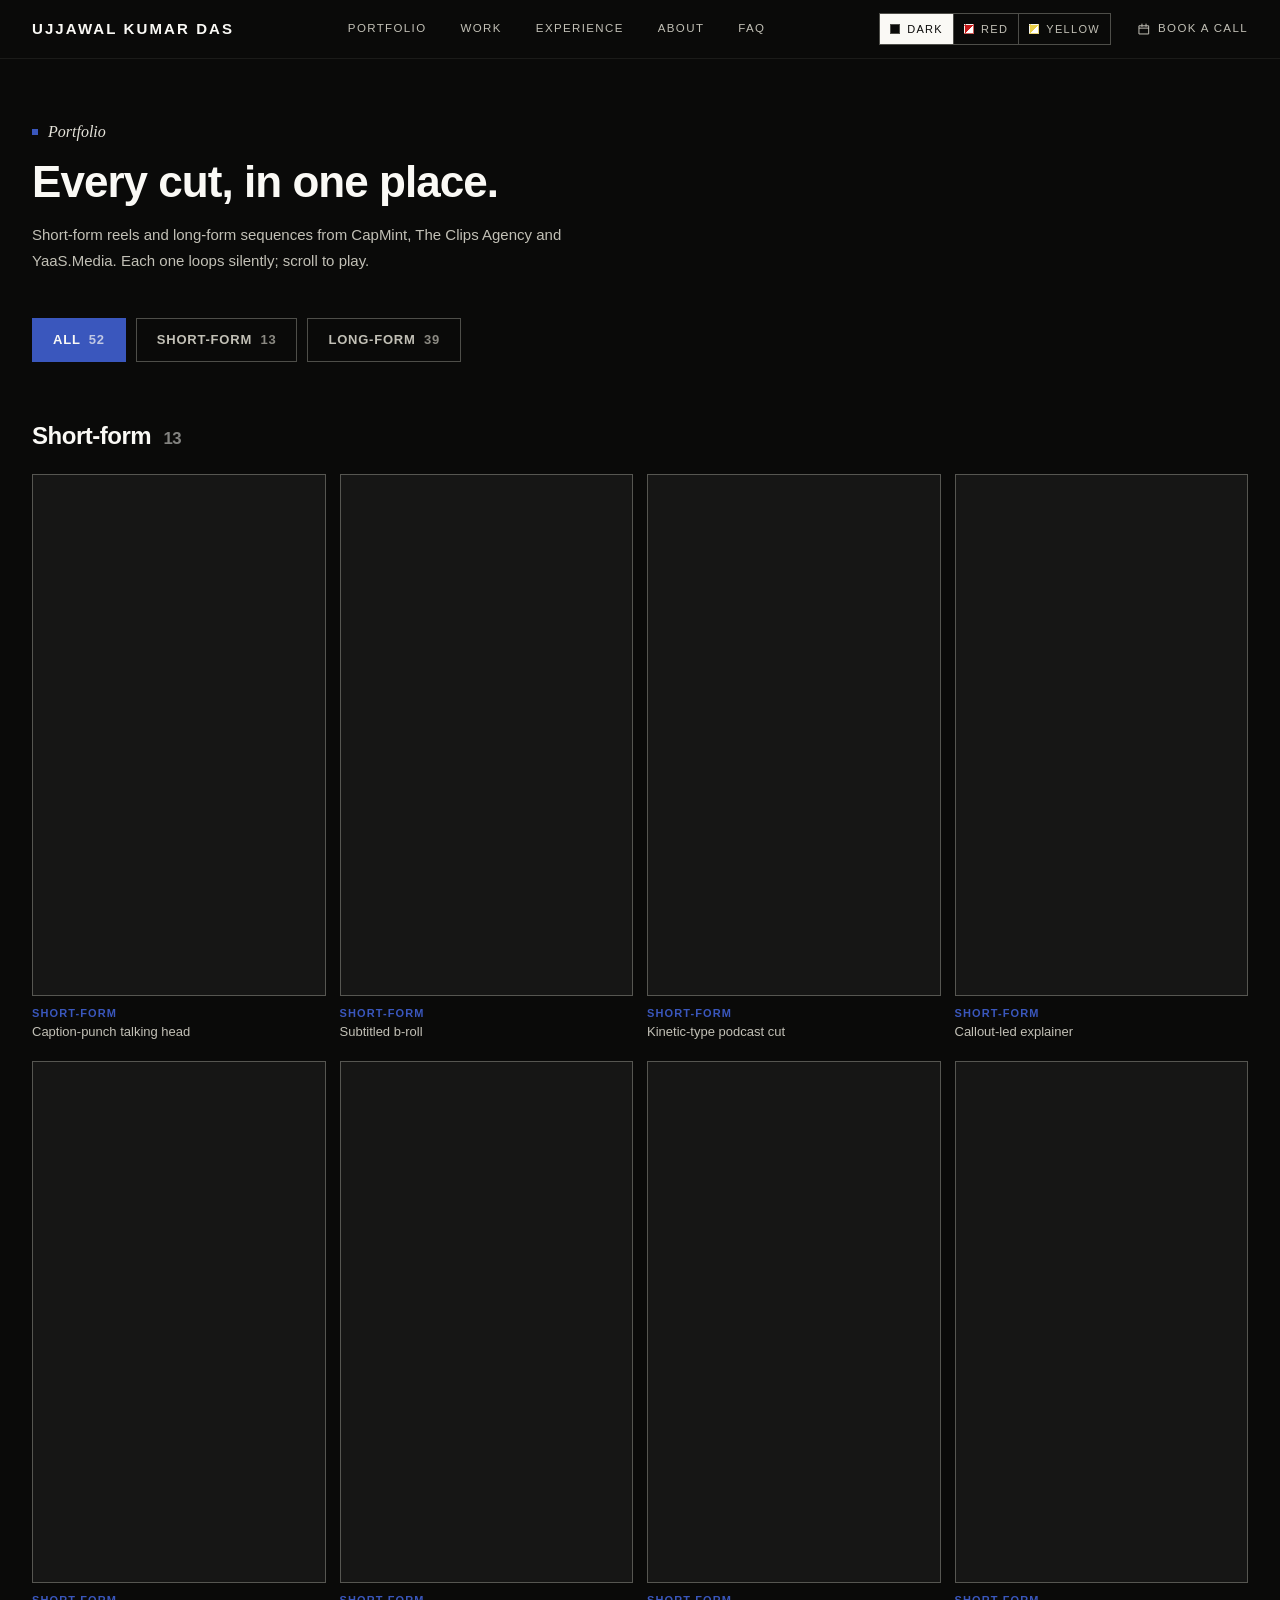
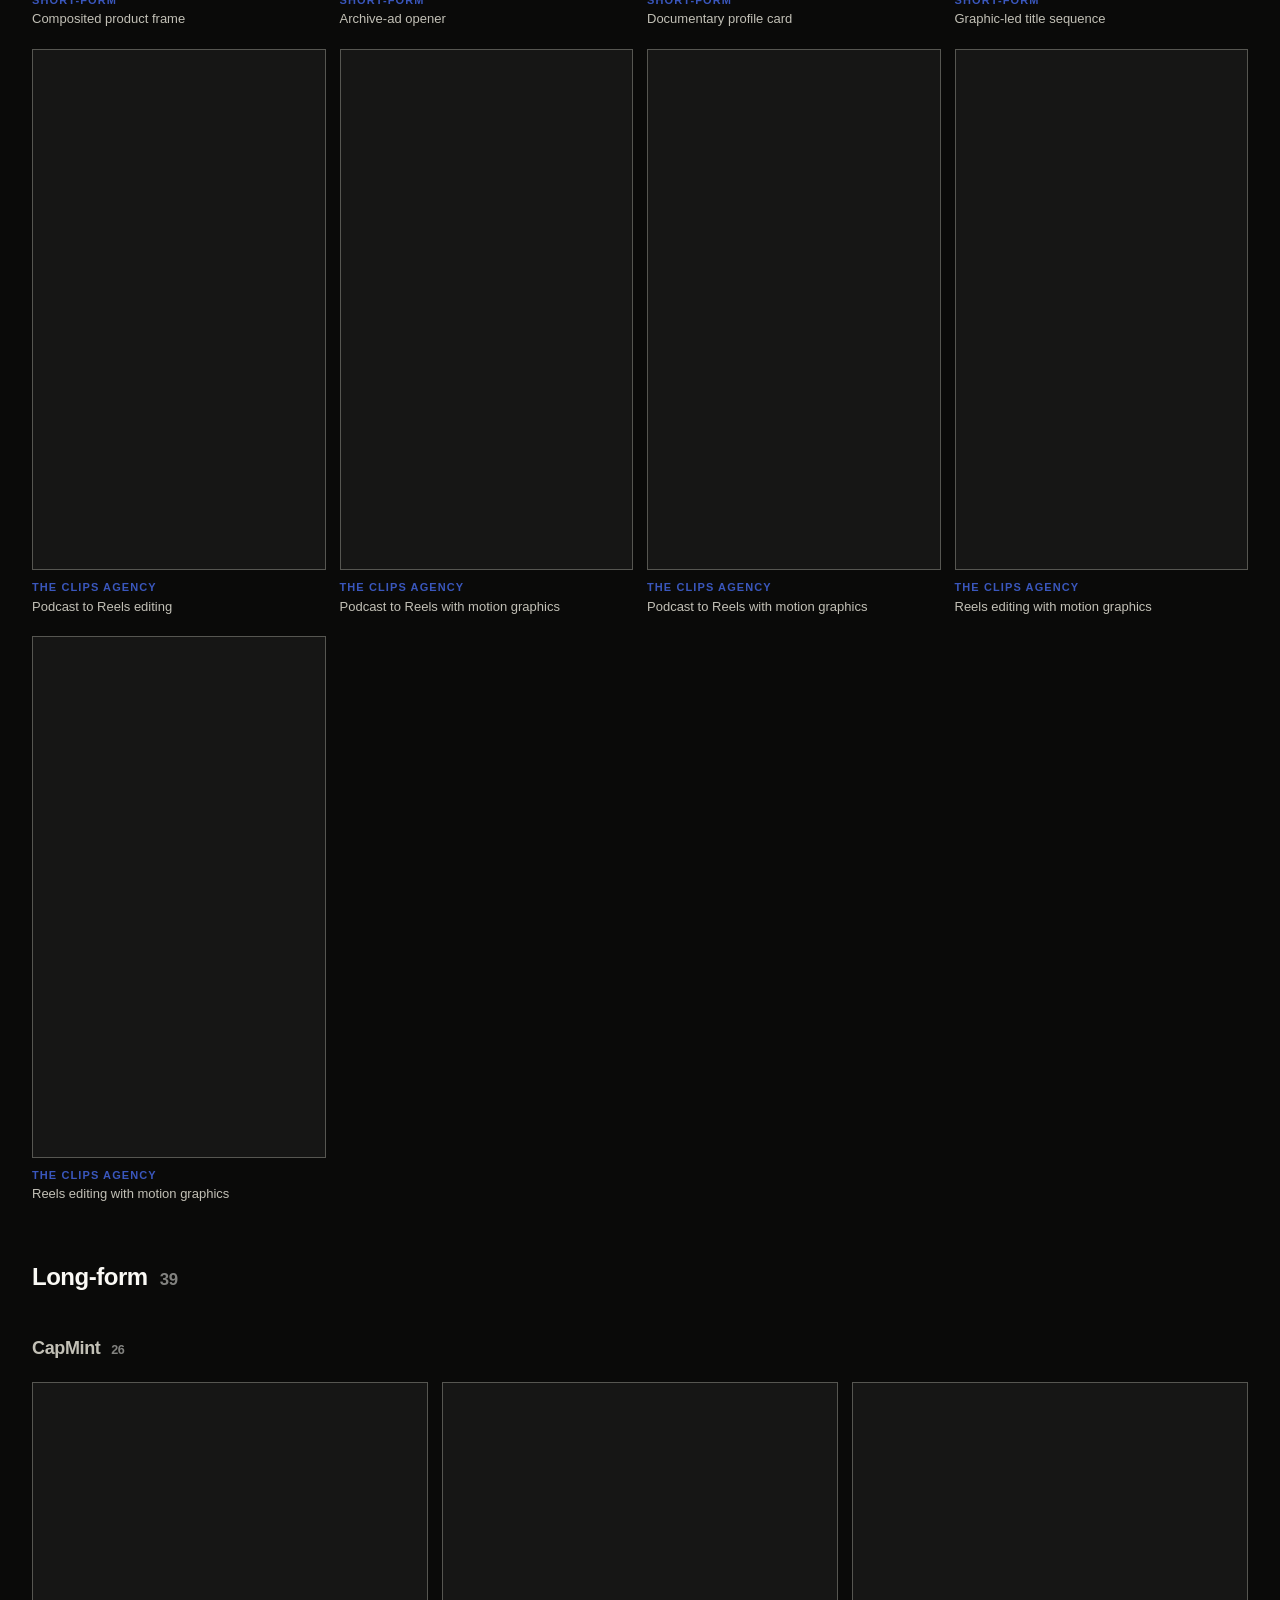
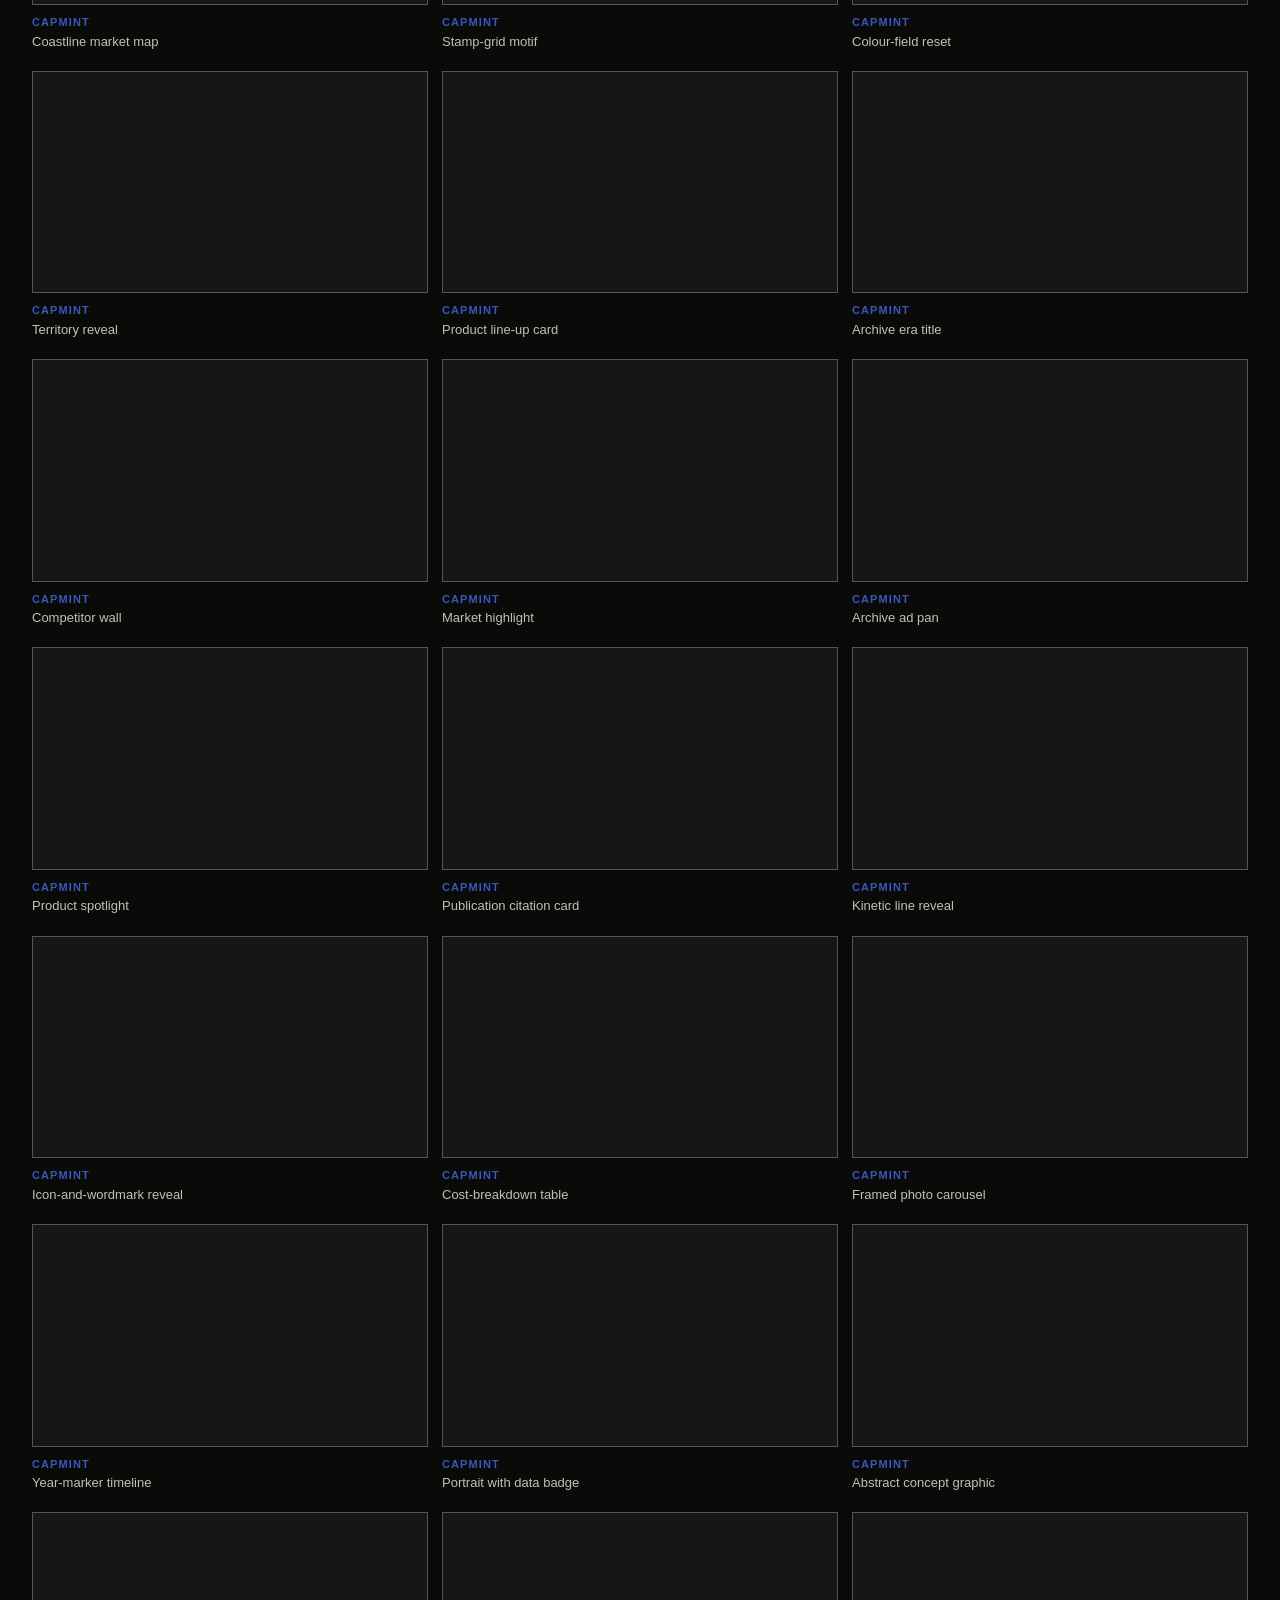
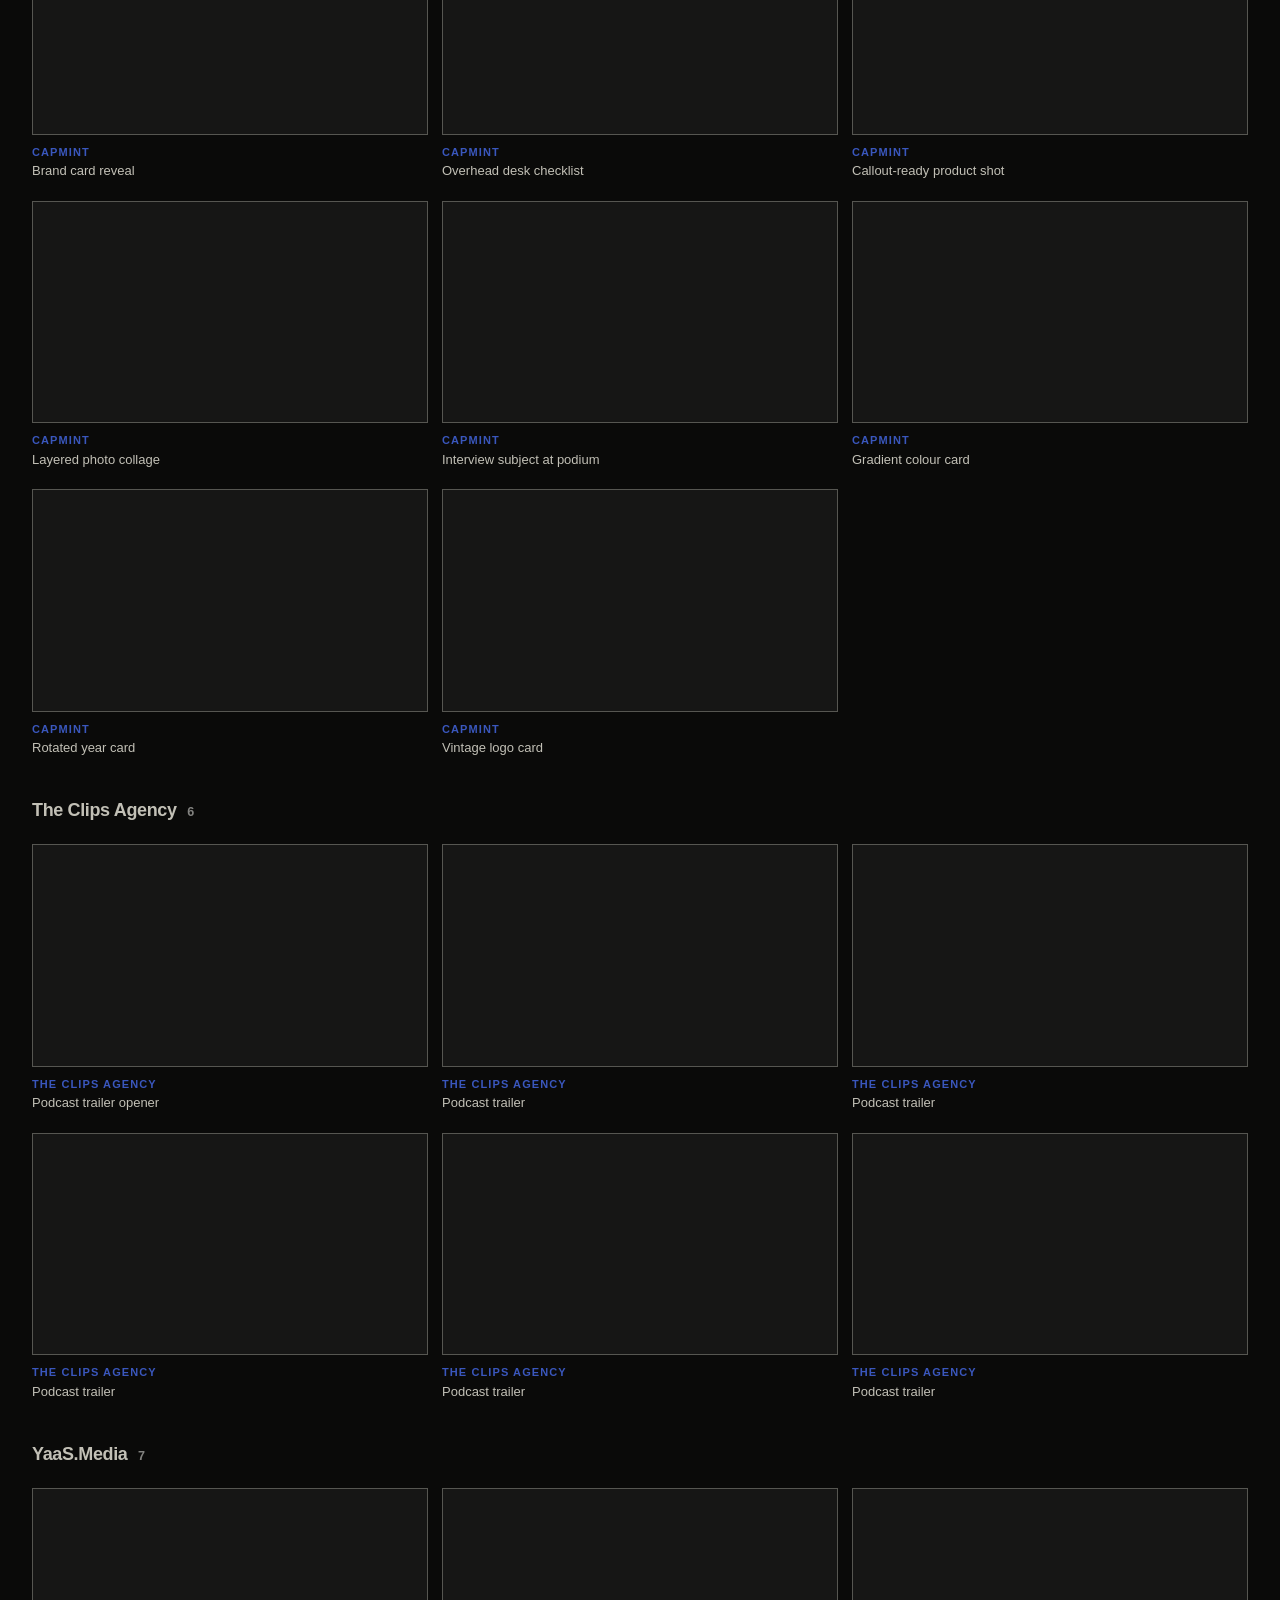
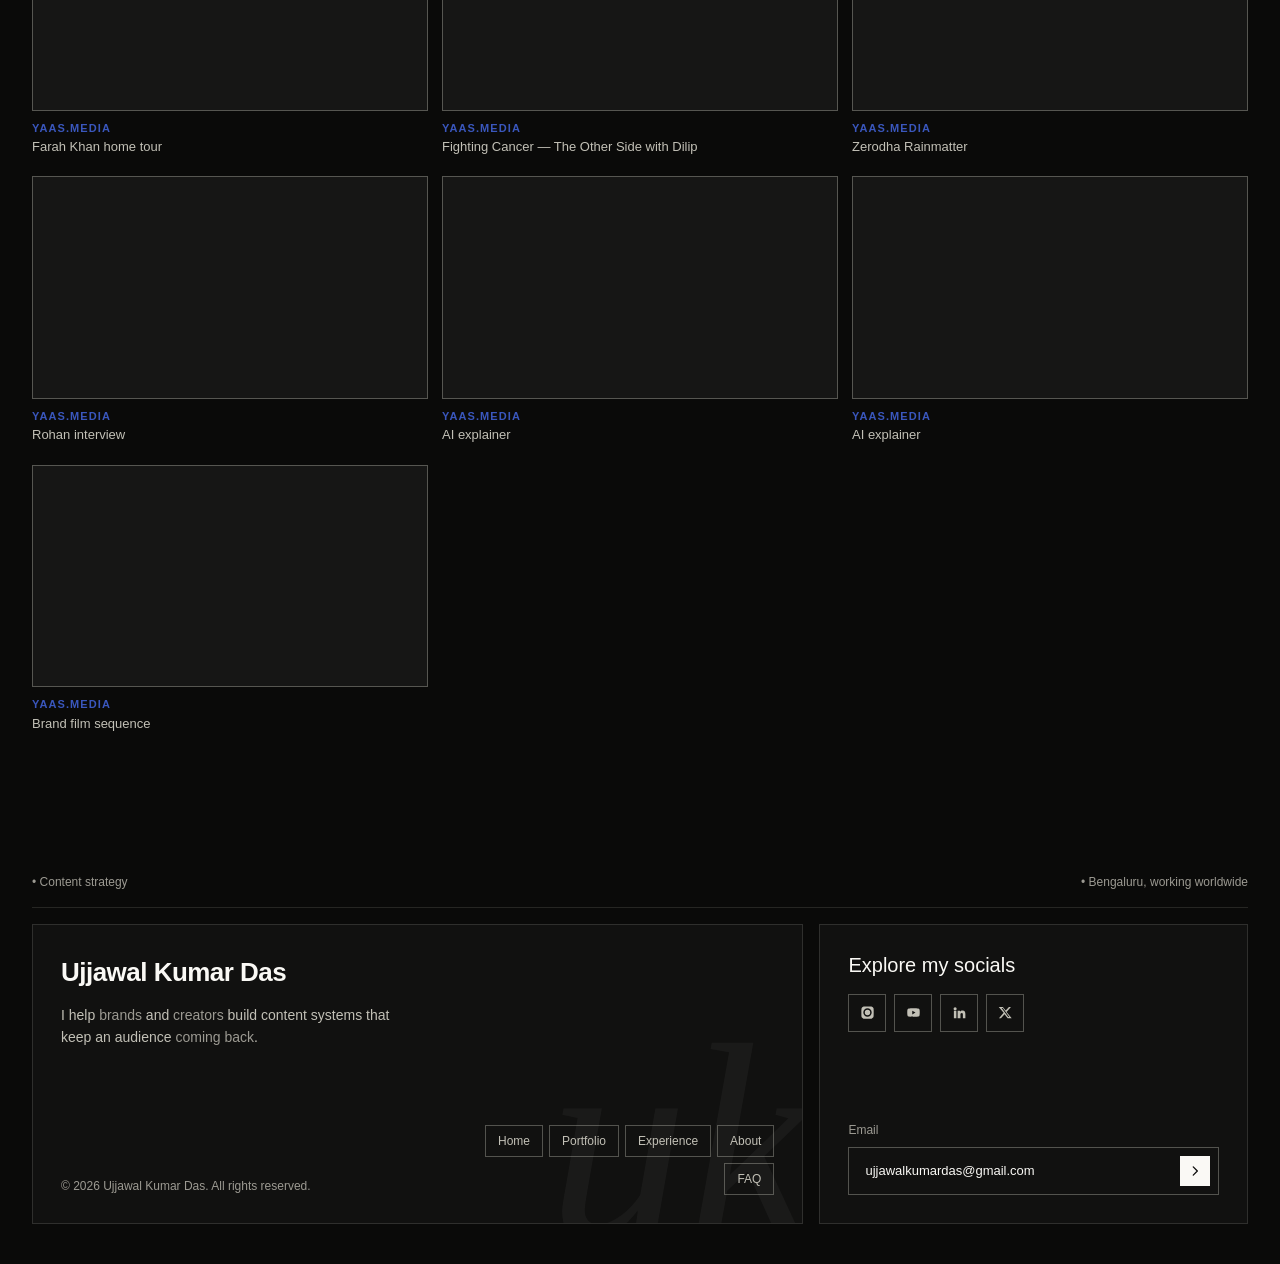
==== commit 00cadbca: "Rebuild home page on near-black with three colour themes - Centred hero with a rotating carousel of " ====
--- a/portfolio.html
+++ b/portfolio.html
@@ -5,20 +5,13 @@
 <meta name="viewport" content="width=device-width, initial-scale=1">
 <title>Portfolio | Ujjawal Kumar Das</title>
 <meta name="description" content="Every edit in one place: short-form reels and long-form sequences for CapMint, The Clips Agency and YaaS.Media.">
-<link rel="preconnect" href="https://fonts.googleapis.com">
-<link rel="preconnect" href="https://fonts.gstatic.com" crossorigin>
-<link href="https://fonts.googleapis.com/css2?family=Space+Grotesk:wght@500;600;700&family=Playfair+Display:ital,wght@0,400;0,500;0,600;1,400;1,500&family=Source+Sans+3:wght@400;600;700&display=swap" rel="stylesheet">
-<link rel="stylesheet" href="styles.css?v=20">
+<link rel="stylesheet" href="styles.css?v=38">
 <script>
-  /* Set the theme before first paint so the page never flashes the wrong one */
+  /* Apply the saved colour theme before first paint so the page never flashes */
   (function () {
-    try {
-      var saved = localStorage.getItem('theme');
-      var t = saved || (window.matchMedia('(prefers-color-scheme: light)').matches ? 'light' : 'dark');
-      document.documentElement.setAttribute('data-theme', t);
-    } catch (e) {
-      document.documentElement.setAttribute('data-theme', 'dark');
-    }
+    var t = 'dark';
+    try { var s = localStorage.getItem('theme'); if (s === 'red' || s === 'yellow') t = s; } catch (e) {}
+    document.documentElement.setAttribute('data-theme', t);
   })();
 </script>
 </head>
@@ -37,6 +30,11 @@
     </nav>
 
     <div class="nav-actions">
+      <div class="theme-switch" role="group" aria-label="Colour theme">
+        <button type="button" data-set-theme="dark" aria-pressed="true"><span class="sw sw-dark" aria-hidden="true"></span><span class="lbl">Dark</span></button>
+        <button type="button" data-set-theme="red" aria-pressed="false"><span class="sw sw-red" aria-hidden="true"></span><span class="lbl">Red</span></button>
+        <button type="button" data-set-theme="yellow" aria-pressed="false"><span class="sw sw-yellow" aria-hidden="true"></span><span class="lbl">Yellow</span></button>
+      </div>
       <a class="nav-cta" href="https://calendly.com/cutveo/30min" target="_blank" rel="noopener">
         <svg viewBox="0 0 24 24" aria-hidden="true"><path fill="none" stroke="currentColor" stroke-width="1.7" stroke-linecap="round" d="M4 6.5h16v14H4zM4 10.5h16M8.5 3.5v4M15.5 3.5v4"/></svg>
         Book a call
@@ -131,69 +129,37 @@
 </main>
 
 <footer class="site-footer">
-  <div class="footer-inner">
-    <div class="footer-top">
-      <div class="footer-brand">
-        <p class="footer-brand-name">Ujjawal Kumar Das</p>
-        <p class="footer-tagline">
-          Content strategist and social media growth specialist — building content systems, growing
-          channels, and running a 791-member editors' community at atova.club, alongside a
-          student-tech product at parakhna.com.
-        </p>
-        <div class="footer-social">
-          <a href="https://www.linkedin.com/in/kumarrujjawal/" target="_blank" rel="noopener" aria-label="LinkedIn" title="LinkedIn">
-            <svg viewBox="0 0 24 24" aria-hidden="true"><path fill="currentColor" d="M4.98 3.5a2.5 2.5 0 1 1 .02 5 2.5 2.5 0 0 1-.02-5zM3 9h4v12H3zM9 9h3.8v1.7h.05c.53-1 1.83-2.05 3.77-2.05 4.03 0 4.78 2.65 4.78 6.1V21h-4v-5.4c0-1.29-.02-2.95-1.8-2.95-1.8 0-2.08 1.4-2.08 2.85V21H9z"/></svg>
-          </a>
-          <a href="https://x.com/kumarrujjawal" target="_blank" rel="noopener" aria-label="X" title="X">
-            <svg viewBox="0 0 24 24" aria-hidden="true"><path fill="currentColor" d="M17.5 3h3.2l-7 8 8.2 10h-6.4l-5-6.1L4.7 21H1.5l7.5-8.6L1.2 3h6.6l4.5 5.6zm-1.1 16.1h1.8L7.7 4.8H5.8z"/></svg>
-          </a>
-          <a href="https://www.youtube.com/@kumarrujjawal" target="_blank" rel="noopener" aria-label="YouTube" title="YouTube">
-            <svg viewBox="0 0 24 24" aria-hidden="true"><path fill="currentColor" d="M22 12s0-3.2-.4-4.7a2.5 2.5 0 0 0-1.8-1.8C18.2 5 12 5 12 5s-6.2 0-7.8.5a2.5 2.5 0 0 0-1.8 1.8C2 8.8 2 12 2 12s0 3.2.4 4.7c.2.9.9 1.6 1.8 1.8C5.8 19 12 19 12 19s6.2 0 7.8-.5a2.5 2.5 0 0 0 1.8-1.8C22 15.2 22 12 22 12zM10 15V9l5.2 3z"/></svg>
-          </a>
-          <a href="https://www.instagram.com/kumarrujjawal/" target="_blank" rel="noopener" aria-label="Instagram" title="Instagram">
-            <svg viewBox="0 0 24 24" aria-hidden="true"><path fill="currentColor" d="M12 2.2c3.2 0 3.6 0 4.9.07 1.2.06 1.8.25 2.2.42.6.22 1 .48 1.4.9.4.4.7.8.9 1.4.2.4.4 1 .4 2.2.1 1.3.1 1.7.1 4.9s0 3.6-.1 4.9c0 1.2-.2 1.8-.4 2.2-.2.6-.5 1-.9 1.4-.4.4-.8.7-1.4.9-.4.2-1 .4-2.2.4-1.3.1-1.7.1-4.9.1s-3.6 0-4.9-.1c-1.2 0-1.8-.2-2.2-.4-.6-.2-1-.5-1.4-.9-.4-.4-.7-.8-.9-1.4-.2-.4-.4-1-.4-2.2C2.2 15.6 2.2 15.2 2.2 12s0-3.6.1-4.9c0-1.2.2-1.8.4-2.2.2-.6.5-1 .9-1.4.4-.4.8-.7 1.4-.9.4-.2 1-.4 2.2-.4C8.4 2.2 8.8 2.2 12 2.2zm0 3.1A6.7 6.7 0 1 0 18.7 12 6.7 6.7 0 0 0 12 5.3zm0 11a4.3 4.3 0 1 1 4.3-4.3 4.3 4.3 0 0 1-4.3 4.3zm6.9-11.2a1.6 1.6 0 1 1-1.6-1.6 1.6 1.6 0 0 1 1.6 1.6z"/></svg>
-          </a>
-          <a href="https://www.instagram.com/atova.club/" target="_blank" rel="noopener" aria-label="atova.club" title="atova.club">
-            <svg viewBox="0 0 24 24" aria-hidden="true"><path fill="currentColor" d="m12 2 9 5-9 5-9-5 9-5zm0 8.7 9-5v1.9l-9 5-9-5V5.7l9 5z"/><path fill="currentColor" d="m3 12.4 9 5 9-5v1.9l-9 5-9-5v-1.9zm0 4.6 9 5 9-5v1.9l-9 5-9-5V17z"/></svg>
-          </a>
-        </div>
+  <div class="footer-meta"><span>• Content strategy</span><span>• Bengaluru, working worldwide</span></div>
+  <div class="footer-grid">
+    <div class="footer-card footer-card--brand">
+      <p class="footer-brand-name">Ujjawal Kumar Das</p>
+      <p class="footer-tagline">I help <em>brands</em> and <em>creators</em> build content systems that keep an audience <em>coming back</em>.</p>
+      <span class="footer-mark" aria-hidden="true">uk</span>
+      <div class="footer-bottom">
+        <span>© 2026 Ujjawal Kumar Das. All rights reserved.</span>
+        <nav class="footer-pills" aria-label="Footer">
+          <a href="./#top">Home</a>
+          <a href="portfolio.html">Portfolio</a>
+          <a href="./#experience">Experience</a>
+          <a href="./#about">About</a>
+          <a href="./#faq">FAQ</a>
+        </nav>
       </div>
-
-      <nav class="footer-col">
-        <p class="footer-col-title">Site</p>
-        <a href="portfolio.html">Portfolio</a>
-        <a href="./#work">Case Studies</a>
-        <a href="./#experience">Experience</a>
-        <a href="./#about">About</a>
-        <a href="./#building">Now Building</a>
-        <a href="./#faq">FAQ</a>
-      </nav>
-
-      <nav class="footer-col">
-        <p class="footer-col-title">Elsewhere</p>
-        <a href="https://www.linkedin.com/in/kumarrujjawal/" target="_blank" rel="noopener">LinkedIn</a>
-        <a href="https://x.com/kumarrujjawal" target="_blank" rel="noopener">X / Twitter</a>
-        <a href="https://www.youtube.com/@kumarrujjawal" target="_blank" rel="noopener">YouTube</a>
-        <a href="https://www.instagram.com/kumarrujjawal/" target="_blank" rel="noopener">Instagram</a>
-        <a href="https://www.instagram.com/atova.club/" target="_blank" rel="noopener">atova.club (IG)</a>
-        <a href="https://ujjawalkumar.carrd.co" target="_blank" rel="noopener">ujjawalkumar.carrd.co</a>
-      </nav>
-
-      <nav class="footer-col">
-        <p class="footer-col-title">Contact</p>
-        <a href="mailto:ujjawalkumardas@gmail.com">ujjawalkumardas@gmail.com</a>
-        <a href="https://parakhna.com" target="_blank" rel="noopener">parakhna.com</a>
-        <a href="https://www.instagram.com/atova.club/" target="_blank" rel="noopener">atova.club</a>
-      </nav>
     </div>
-
-    <div class="footer-bottom">
-      <span>© 2026 Ujjawal Kumar Das. All rights reserved.</span>
-      <a href="./#top">Top ↑</a>
+    <div class="footer-card footer-card--social">
+      <p class="footer-card-title">Explore my socials</p>
+      <div class="footer-social">
+        <a href="https://www.instagram.com/kumarrujjawal/" target="_blank" rel="noopener" aria-label="Instagram"><svg viewBox="0 0 24 24" aria-hidden="true"><path fill="currentColor" d="M12 2.2c3.2 0 3.6 0 4.9.07 1.2.06 1.8.25 2.2.42.6.22 1 .48 1.4.9.4.4.7.8.9 1.4.2.4.4 1 .4 2.2.1 1.3.1 1.7.1 4.9s0 3.6-.1 4.9c0 1.2-.2 1.8-.4 2.2-.2.6-.5 1-.9 1.4-.4.4-.8.7-1.4.9-.4.2-1 .4-2.2.4-1.3.1-1.7.1-4.9.1s-3.6 0-4.9-.1c-1.2 0-1.8-.2-2.2-.4-.6-.2-1-.5-1.4-.9-.4-.4-.7-.8-.9-1.4-.2-.4-.4-1-.4-2.2C2.2 15.6 2.2 15.2 2.2 12s0-3.6.1-4.9c0-1.2.2-1.8.4-2.2.2-.6.5-1 .9-1.4.4-.4.8-.7 1.4-.9.4-.2 1-.4 2.2-.4C8.4 2.2 8.8 2.2 12 2.2zm0 3.1A6.7 6.7 0 1 0 18.7 12 6.7 6.7 0 0 0 12 5.3zm0 11a4.3 4.3 0 1 1 4.3-4.3 4.3 4.3 0 0 1-4.3 4.3zm6.9-11.2a1.6 1.6 0 1 1-1.6-1.6 1.6 1.6 0 0 1 1.6 1.6z"/></svg></a>
+        <a href="https://www.youtube.com/@kumarrujjawal" target="_blank" rel="noopener" aria-label="YouTube"><svg viewBox="0 0 24 24" aria-hidden="true"><path fill="currentColor" d="M22 12s0-3.2-.4-4.7a2.5 2.5 0 0 0-1.8-1.8C18.2 5 12 5 12 5s-6.2 0-7.8.5a2.5 2.5 0 0 0-1.8 1.8C2 8.8 2 12 2 12s0 3.2.4 4.7c.2.9.9 1.6 1.8 1.8C5.8 19 12 19 12 19s6.2 0 7.8-.5a2.5 2.5 0 0 0 1.8-1.8C22 15.2 22 12 22 12zM10 15V9l5.2 3z"/></svg></a>
+        <a href="https://www.linkedin.com/in/kumarrujjawal/" target="_blank" rel="noopener" aria-label="LinkedIn"><svg viewBox="0 0 24 24" aria-hidden="true"><path fill="currentColor" d="M4.98 3.5a2.5 2.5 0 1 1 .02 5 2.5 2.5 0 0 1-.02-5zM3 9h4v12H3zM9 9h3.8v1.7h.05c.53-1 1.83-2.05 3.77-2.05 4.03 0 4.78 2.65 4.78 6.1V21h-4v-5.4c0-1.29-.02-2.95-1.8-2.95-1.8 0-2.08 1.4-2.08 2.85V21H9z"/></svg></a>
+        <a href="https://x.com/kumarrujjawal" target="_blank" rel="noopener" aria-label="X"><svg viewBox="0 0 24 24" aria-hidden="true"><path fill="currentColor" d="M17.5 3h3.2l-7 8 8.2 10h-6.4l-5-6.1L4.7 21H1.5l7.5-8.6L1.2 3h6.6l4.5 5.6zm-1.1 16.1h1.8L7.7 4.8H5.8z"/></svg></a>
+      </div>
+      <p class="footer-mail-label">Email</p>
+      <a class="footer-mail" href="mailto:ujjawalkumardas@gmail.com">ujjawalkumardas@gmail.com <span class="round-arrow" aria-hidden="true"><svg viewBox="0 0 24 24"><path d="M9 5l7 7-7 7" fill="none" stroke="currentColor" stroke-width="2.2" stroke-linecap="round" stroke-linejoin="round"/></svg></span></a>
     </div>
   </div>
 </footer>
 
-<script src="script.js?v=20"></script>
+<script src="script.js?v=38"></script>
 </body>
 </html>
--- a/styles.css
+++ b/styles.css
@@ -11,10 +11,14 @@
 :root{
   /* Accent and layout tokens are theme-independent */
   /* "red" is the accent slot; it is amber now */
-  --red:#F5A524;
-  --red-bright:#FFB840;
+  --red:#3A57BD;        /* accent: buttons, dots, highlights */
+  --red-bright:#4A69D4;
   /* display face — hero headline and every section heading */
-  --font-display:"Space Grotesk","Source Sans 3",ui-sans-serif,system-ui,sans-serif;
+  /* Apple's faces, from the visitor's own system: SF Pro on Apple devices,
+     Helvetica Neue / Arial elsewhere (same fallback chain as apple.com) */
+  --font-display:"SF Pro Display",-apple-system,BlinkMacSystemFont,"Helvetica Neue",Helvetica,Arial,sans-serif;
+  --font-text:"SF Pro Text",-apple-system,BlinkMacSystemFont,"Helvetica Neue",Helvetica,Arial,sans-serif;
+  --font-serif:"New York",ui-serif,"Iowan Old Style",Georgia,serif;
   --container:1240px;
   /* side gutter, matched to the nav bar so the page has one left/right rhythm */
   --gutter:32px;
@@ -31,45 +35,105 @@
 :root,
 [data-theme="dark"],
 [data-theme="light"]{
-  /* One palette: the mascot's umber ground, cream type, amber accents.
+  /* One palette, Claude's dark UI: near-black ground, warm off-white type, clay accent.
      No card fills anywhere; structure comes from hairlines only. */
-  --umber:#3A160A;
-  --cream:#F4E7D3;
-  --cream-2:#D8BFA4;
-  --amber:#F5A524;
+  --umber:#0A0A09;   /* page ground: near-black */
+  --cream:#FAF9F5;   /* primary text */
+  --cream-2:#C2C0B6; /* body text */
+  --amber:#3A57BD;   /* accent blue */
+  --ink-rgb:250,249,245;          /* text colour as r,g,b for translucent tints */
+  --on-accent:var(--cream);       /* text on accent-filled buttons */
+  --accent-text:var(--red);       /* figures, tags and links drawn in the accent */
+  --card-bg:#0d0d0c;              /* carousel cards */
+  --panel-bg:#111110;             /* footer cards */
+  --glow:rgba(58,87,189,.10);     /* light behind the hero */
+  --arrow-bg:rgba(10,10,9,.8);    /* carousel arrows */
 
   --bg:var(--umber);
   --fg:var(--cream);
   --nav-bg:var(--umber);
   --muted:var(--cream-2);
-  --dim:#BFA286;
+  --dim:#9C9A92;
   --nav-item:var(--cream-2);
-  --eyebrow:#E9D8C2;
-  --faint:rgba(244,231,211,.5);
-  --faint-2:rgba(244,231,211,.68);
-  --body-strong:rgba(244,231,211,.88);
+  --eyebrow:#E5E3DA;
+  --faint:rgba(var(--ink-rgb),.5);
+  --faint-2:rgba(var(--ink-rgb),.68);
+  --body-strong:rgba(var(--ink-rgb),.88);
 
   --surface:transparent;
-  --surface-solid:#2A0E05;
+  --surface-solid:#161615;
   --panel-open:transparent;
-  --panel-open-border:rgba(244,231,211,.36);
-
-  --border:rgba(244,231,211,.16);
-  --border-strong:rgba(244,231,211,.36);
-  --line:rgba(244,231,211,.14);
-  --line-soft:rgba(244,231,211,.09);
-  --hover-tint:rgba(244,231,211,.03);
+  --panel-open-border:rgba(var(--ink-rgb),.32);
+
+  --border:rgba(222,220,209,.15);
+  --border-strong:rgba(222,220,209,.32);
+  --line:rgba(222,220,209,.13);
+  --line-soft:rgba(222,220,209,.08);
+  --hover-tint:rgba(var(--ink-rgb),.03);
   --pill-bg:transparent;
 
   --footer-bg:var(--umber);
   --footer-fg:var(--cream-2);
   --footer-name:var(--cream);
-  --footer-title:#BFA286;
+  --footer-title:#9C9A92;
   --footer-link:var(--cream-2);
   --footer-link-hover:var(--amber);
   --social-bg:transparent;
   --social-fg:var(--cream-2);
   --testi-cream:transparent;
+}
+
+/* Red theme: red is the main colour, white the secondary (white on red 5.8:1).
+   Buttons are white with red text; softer tones are translucent white. */
+[data-theme="red"]{
+  --umber:#C71B1B;
+  --cream:#FFFFFF;
+  --ink-rgb:255,255,255;
+  --cream-2:rgba(255,255,255,.88);
+  --amber:#FFFFFF;
+  --red:#FFFFFF;
+  --red-bright:#FFFFFF;
+  --on-accent:#C71B1B;
+  --accent-text:#FFFFFF;
+  --dim:rgba(255,255,255,.72);
+  --eyebrow:#FFFFFF;
+  --surface-solid:#B01717;
+  --border:rgba(255,255,255,.3);
+  --border-strong:rgba(255,255,255,.6);
+  --line:rgba(255,255,255,.26);
+  --line-soft:rgba(255,255,255,.16);
+  --footer-title:rgba(255,255,255,.72);
+  --card-bg:#C71B1B;
+  --panel-bg:#C71B1B;
+  --glow:transparent;
+  --arrow-bg:#C71B1B;
+}
+
+/* Yellow theme: yellow is the main colour, white the secondary for buttons and
+   highlights. White text on this yellow is only 1.5:1, so text is near-black
+   (12.9:1) to stay readable. */
+[data-theme="yellow"]{
+  --umber:#EBD048;
+  --cream:#0A0A09;
+  --ink-rgb:10,10,9;
+  --cream-2:rgba(10,10,9,.82);
+  --amber:#FFFFFF;
+  --red:#FFFFFF;
+  --red-bright:#FFFFFF;
+  --on-accent:#0A0A09;
+  --accent-text:#0A0A09;
+  --dim:rgba(10,10,9,.68);
+  --eyebrow:#0A0A09;
+  --surface-solid:#E0C43A;
+  --border:rgba(10,10,9,.22);
+  --border-strong:rgba(10,10,9,.5);
+  --line:rgba(10,10,9,.18);
+  --line-soft:rgba(10,10,9,.1);
+  --footer-title:rgba(10,10,9,.68);
+  --card-bg:#EBD048;
+  --panel-bg:#EBD048;
+  --glow:transparent;
+  --arrow-bg:#FFFFFF;
 }
 
 *,*::before,*::after{box-sizing:border-box;}
@@ -79,7 +143,7 @@
   background:var(--bg);
   color:var(--fg);
   transition:background-color .25s ease, color .25s ease;
-  font-family:"Source Sans 3","Source Sans Pro",ui-sans-serif,system-ui,sans-serif;
+  font-family:var(--font-text);
   font-size:16px;
   line-height:1.5;
   -webkit-font-smoothing:antialiased;
@@ -146,75 +210,54 @@
 
 /* ============================ HERO ============================ */
 main{position:relative;z-index:10;}
-.hero{padding:120px 0 72px;}
-.hero-grid{
-  max-width:calc(var(--container) + var(--gutter) * 2);
-  margin:0 auto;
-  padding:0 var(--gutter);
-  display:grid;grid-template-columns:minmax(0, 1.9fr) minmax(0, 1fr);
-  gap:32px;align-items:stretch;
-}
-.hero-panel{position:relative;}
-.hero-text{padding:clamp(32px, 4.4vw, 64px) 0;}
-
-/* Display headline */
+/* CRED-style hero: centred serif headline, short sans line, outlined button,
+   soft light from the middle of the page */
+.hero{
+  display:flex;align-items:center;justify-content:center;
+  padding:150px var(--gutter) 48px;
+  text-align:center;
+  background:radial-gradient(55% 60% at 50% 30%, var(--glow), transparent 70%);
+}
+.hero-center{max-width:1000px;display:flex;flex-direction:column;align-items:center;}
+.pill{
+  display:inline-block;margin:0 0 26px;padding:6px 14px;
+  border:1px solid var(--border-strong);border-radius:999px;
+  font-size:12px;font-weight:500;color:var(--cream-2);
+}
 .hero-title{
   margin:0;
-  /* Space Grotesk — the proportional cut of Space Mono. Same quirks in the
-     letterforms, but drawn for display sizes, so it holds up large. */
   font-family:var(--font-display);
-  font-size:clamp(34px, 4.3vw, 62px);
-  font-weight:700;
-  line-height:1.03;letter-spacing:-.03em;
+  font-size:clamp(40px, 5.6vw, 80px);
+  font-weight:600;
+  line-height:1.05;letter-spacing:-.025em;
   color:var(--cream);
 }
-
-/* Sub copy and socials sit under the headline, on its left edge */
-.hero-lower{margin-top:44px;}
+.hero-title em{font-family:var(--font-serif);font-style:italic;font-weight:400;letter-spacing:-.01em;color:var(--cream-2);}
 .hero-sub{
-  margin:0;max-width:640px;
-  font-size:20px;line-height:1.85;
+  margin:24px 0 0;max-width:520px;
+  font-size:17px;line-height:1.55;
   color:var(--cream-2);
 }
-
 .book-btn{
-  display:inline-flex;align-items:center;justify-content:center;
-  height:56px;padding:0 36px;
-  margin-top:36px;
-  border-radius:40px;
-  background:var(--amber);
-  border:1px solid var(--amber);
-  font-size:15px;font-weight:600;
-  letter-spacing:.12em;text-transform:uppercase;
-  color:var(--umber);
-  transition:background .2s ease, color .2s ease;
-}
-.book-btn:hover{background:transparent;color:var(--amber);}
+  display:inline-flex;align-items:center;justify-content:center;gap:14px;
+  min-height:50px;padding:0 26px;margin-top:40px;
+  border:1px solid rgba(var(--ink-rgb),.45);border-radius:2px;
+  background:rgba(var(--ink-rgb),.03);
+  font-size:14px;font-weight:600;letter-spacing:.2em;text-transform:uppercase;
+  color:var(--cream);
+  transition:background .2s ease, border-color .2s ease;
+}
+.book-btn:hover{background:rgba(var(--ink-rgb),.1);border-color:var(--cream);}
 
 /* socials — icon only */
-.socials{
-  display:flex;align-items:center;gap:36px;flex-wrap:wrap;
-  margin-top:36px;
-}
-.socials a{
-  display:inline-flex;align-items:center;justify-content:center;
-  color:var(--cream-2);
-  transition:color .2s ease;
-}
-.socials a svg{width:22px;height:22px;}
-.socials a:hover{color:var(--amber);}
-
-/* Mascot: eyes follow the cursor (script.js) */
-.hero-mascot{display:flex;align-items:center;justify-content:center;min-height:420px;}
-.mascot{width:min(360px, 78%);overflow:visible;animation:bob 4s ease-in-out infinite;}
-.mascot .eye{fill:var(--cream);transform-box:fill-box;transform-origin:center;transition:transform .12s ease;}
-.mascot .eyes{transition:transform .08s linear;}
-.mascot.blink .eye{transform:scaleY(.08);}
-@keyframes bob{50%{transform:translateY(-8px);}}
-.spark{position:absolute;color:var(--amber);}
-.s1{width:38px;right:10%;top:22%;animation:twinkle 3s steps(2) infinite;}
-.s2{width:30px;right:13%;bottom:22%;animation:twinkle 2.6s steps(2) infinite .8s;}
-@keyframes twinkle{50%{opacity:.3;}}
+.socials{display:flex;align-items:center;justify-content:center;gap:32px;flex-wrap:wrap;margin-top:40px;}
+.socials a{display:inline-flex;color:var(--dim);transition:color .2s ease;}
+.socials a svg{width:20px;height:20px;}
+.socials a:hover{color:var(--cream);}
+
+/* Word-by-word highlight on scroll (script.js wraps each word in .w) */
+.w{transition:color .25s ease;}
+.reveal-words .w:not(.on){color:rgba(var(--ink-rgb),.16);}
 
 /* ============================ SECTIONS ============================ */
 /* Shared wrapper for every section below the hero */
@@ -227,7 +270,7 @@
 .sec-eyebrow{
   display:flex;align-items:center;gap:10px;
   margin:0 0 14px;
-  font-family:"Playfair Display",serif;
+  font-family:var(--font-serif);
   font-style:italic;font-size:16px;font-weight:400;
   color:var(--eyebrow);
 }
@@ -238,8 +281,8 @@
 .sec-heading{
   margin:0 0 16px;
   font-family:var(--font-display);
-  font-size:44px;font-weight:700;
-  line-height:1.1;letter-spacing:-.03em;
+  font-size:44px;font-weight:600;
+  line-height:1.1;letter-spacing:-.022em;
   color:var(--fg);
 }
 .sec-intro{
@@ -291,7 +334,7 @@
   justify-self:end;
   width:44px;height:44px;border-radius:50%;
   display:grid;place-items:center;
-  background:var(--red);color:var(--umber);
+  background:var(--red);color:var(--on-accent);
   transition:background .25s ease, transform .35s ease, 
 }
 .case-toggle svg{width:20px;height:20px;}
@@ -315,7 +358,7 @@
 .case-item.is-open .case-blurb{color:var(--faint-2);}
 .case-item.is-open .case-row:hover{background:var(--hover-tint);}
 .case-item.is-open .case-toggle{
-  background:var(--red);color:var(--umber);
+  background:var(--red);color:var(--on-accent);
   transform:rotate(45deg);
 }
 .case-item.is-open .case-row:hover .case-toggle{background:var(--red-bright);}
@@ -333,8 +376,8 @@
   margin:0;padding-top:30px;padding-bottom:30px;
   border-top:1px solid var(--line);
   border-bottom:1px solid var(--line);
-  font-size:38px;font-weight:700;
-  line-height:1.14;letter-spacing:-.025em;
+  font-size:38px;font-weight:600;
+  line-height:1.14;letter-spacing:-.02em;
   color:var(--fg);
 }
 .panel-body{
@@ -354,7 +397,7 @@
 .m-num{
   display:block;
   font-size:26px;font-weight:700;letter-spacing:-.02em;
-  color:var(--red);
+  color:var(--accent-text);
 }
 .m-cap{
   display:block;margin-top:4px;
@@ -378,8 +421,6 @@
   .animate-1,.animate-2,.animate-3,.animate-4,.animate-5{
     animation:none;opacity:1;
   }
-  .mascot,.spark{animation:none;}
-  .photo-stack img{animation:none;}
   /* No motion: the strip becomes a normal sideways scroller */
   .marquee{overflow-x:auto;}
   .marquee-track{animation:none;}
@@ -389,10 +430,7 @@
 @media (max-width:900px){
   :root{--gutter:20px;}
   .nav-list{display:none;}
-  .hero{padding-top:96px;}
-  .hero-grid{grid-template-columns:1fr;}
-  .hero-mascot{min-height:320px;}
-  .hero-lower{margin-top:32px;}
+  .hero{min-height:0;padding-top:140px;}
 
   /* blurb drops away first — name and toggle stay on the row */
   .case-row{grid-template-columns:32px 1fr 44px;}
@@ -401,9 +439,9 @@
 }
 @media (max-width:640px){
   :root{--gutter:16px;}
-  .hero{padding-top:84px;padding-bottom:48px;}
+  .hero{padding-top:120px;padding-bottom:72px;}
   .hero-sub{font-size:16px;}
-  .mascot{width:220px;}
+  .hero-title br{display:none;}
   .nav-actions{gap:18px;}
   .wordmark{font-size:13px;letter-spacing:.1em;}
   .status-line{font-size:14px;}
@@ -425,8 +463,8 @@
 .video-grid{display:grid;grid-template-columns:repeat(4,1fr);gap:14px;margin-bottom:14px;}
 .longform-grid{display:grid;grid-template-columns:repeat(3,1fr);gap:14px;}
 .video-wrap,.longform-wrap{
-  border-radius:12px;overflow:hidden;background:var(--surface-solid);
-  border:1px solid var(--border);
+  border-radius:0;overflow:hidden;background:var(--surface-solid);
+  border:1px solid var(--border-strong);
   transition:border-color .25s ease;
 }
 .video-wrap{aspect-ratio:9/16;}
@@ -453,26 +491,6 @@
 
 /* Case study page */
 .case-page{padding-top:120px;}
-/* Sections with a column of photos on the right (Experience, About) */
-.sec--photos{
-  display:grid;grid-template-columns:minmax(0, 1fr) clamp(260px, 28vw, 400px);
-  column-gap:clamp(32px, 5vw, 72px);align-items:start;
-}
-.sec-main{min-width:0;}
-.photo-stack{
-  position:sticky;top:calc(var(--nav-h) + 32px);
-  display:grid;grid-template-columns:1fr 1fr;gap:14px;
-}
-.photo-stack img{
-  width:100%;aspect-ratio:3/4;object-fit:cover;display:block;
-  border-radius:18px;
-  animation:drift 8s ease-in-out infinite;
-}
-/* second column sits lower, so the pair reads as a loose collage */
-.photo-stack img:nth-child(even){transform:translateY(40px);animation-name:drift-low;animation-delay:-3s;}
-@keyframes drift{50%{transform:translateY(-8px);}}
-@keyframes drift-low{0%,100%{transform:translateY(40px);}50%{transform:translateY(32px);}}
-
 /* Anchor jumps (#work etc.) stop below the fixed nav */
 .sec{scroll-margin-top:calc(var(--nav-h) + 24px);}
 
@@ -488,7 +506,7 @@
 
 /* Portfolio page */
 .clip-grid--vertical{grid-template-columns:repeat(4,1fr);}
-.clip-tag{display:block;margin-bottom:2px;font-size:11px;font-weight:600;letter-spacing:.1em;text-transform:uppercase;color:var(--red);}
+.clip-tag{display:block;margin-bottom:2px;font-size:11px;font-weight:600;letter-spacing:.1em;text-transform:uppercase;color:var(--accent-text);}
 .group-head{
   margin:56px 0 20px;
   font-family:var(--font-display);font-size:24px;font-weight:700;letter-spacing:-.02em;color:var(--fg);
@@ -504,7 +522,7 @@
 }
 .filter-tabs button span{margin-left:4px;opacity:.7;}
 .filter-tabs button:hover{color:var(--fg);border-color:var(--fg);}
-.filter-tabs button[aria-pressed="true"]{background:var(--red);border-color:var(--red);color:var(--umber);}
+.filter-tabs button[aria-pressed="true"]{background:var(--red);border-color:var(--red);color:var(--on-accent);}
 .clip-group[hidden]{display:none;}
 
 .reel-cta{
@@ -519,7 +537,7 @@
 .btn-red{
   display:inline-flex;align-items:center;justify-content:center;
   padding:12px 24px;border-radius:999px;
-  background:var(--red);color:var(--umber);
+  background:var(--red);color:var(--on-accent);
   font-size:14px;font-weight:600;
   transition:background .2s ease;
 }
@@ -547,7 +565,7 @@
 .about-wrap{max-width:780px;}
 .about-statement{
   margin:0 0 26px;
-  font-family:"Playfair Display",serif;
+  font-family:var(--font-serif);
   font-style:italic;font-weight:400;
   font-size:29px;line-height:1.4;
   color:var(--fg);
@@ -560,7 +578,7 @@
   font-size:13.5px;font-weight:600;color:var(--fg);
   transition:color .2s ease;
 }
-.about-readmore:hover{color:var(--red);}
+.about-readmore:hover{color:var(--accent-text);}
 .about-stats{display:flex;gap:40px;flex-wrap:wrap;margin-top:44px;}
 .about-stat strong{display:block;font-size:42px;font-weight:700;letter-spacing:-.03em;color:var(--fg);}
 .about-stat span{display:block;max-width:180px;margin-top:4px;font-size:12.5px;line-height:1.5;color:var(--muted);}
@@ -581,7 +599,7 @@
 .build-tag{
   margin:0 0 14px;
   font-size:11px;font-weight:600;letter-spacing:.1em;text-transform:uppercase;
-  color:var(--red);
+  color:var(--accent-text);
 }
 .build-name{margin:0 0 12px;font-size:24px;font-weight:700;letter-spacing:-.025em;color:var(--fg);}
 .build-desc{margin:0 0 10px;font-size:14px;line-height:1.7;color:var(--body-strong);}
@@ -599,7 +617,7 @@
   padding-bottom:2px;border-bottom:1.5px solid var(--red);
   transition:color .2s ease;
 }
-.build-link:hover{color:var(--red);}
+.build-link:hover{color:var(--accent-text);}
 
 /* ============================ TESTIMONIALS ============================ */
 .testi-grid{display:grid;grid-template-columns:repeat(3,1fr);gap:18px;}
@@ -650,7 +668,7 @@
 .faq-a-inner ul{margin:0 0 14px;padding:0 28px 0 48px;}
 .faq-a-inner li{margin-bottom:5px;font-size:14px;line-height:1.7;color:var(--muted);}
 .faq-a-inner li strong{color:var(--fg);font-weight:600;}
-.faq-a-inner li::marker{color:var(--red);}
+.faq-a-inner li::marker{color:var(--accent-text);}
 
 /* ============================ FOOTER ============================ */
 .site-footer{
@@ -680,7 +698,7 @@
   color:var(--social-fg);
   transition:background .2s ease, border-color .2s ease, color .2s ease;
 }
-.footer-social a:hover{background:var(--red);border-color:var(--red);color:var(--umber);}
+.footer-social a:hover{background:var(--red);border-color:var(--red);color:var(--on-accent);}
 .footer-social svg{width:15px;height:15px;}
 .footer-col-title{
   margin:0 0 18px;
@@ -703,8 +721,6 @@
   .video-grid{grid-template-columns:repeat(2,1fr);}
   .longform-grid{grid-template-columns:repeat(2,1fr);}
   .build-grid{grid-template-columns:1fr;}
-  .sec--photos{grid-template-columns:1fr;}
-  .photo-stack{position:static;margin-top:8px;padding-bottom:40px;}
   .clip-grid{grid-template-columns:repeat(2,1fr);}
   .clip-grid--vertical{grid-template-columns:repeat(2,1fr);}
   .testi-grid{grid-template-columns:1fr;}
@@ -723,3 +739,182 @@
   .faq-a-inner ul{padding:0 18px 0 38px;}
   .footer-top{grid-template-columns:1fr;gap:28px;}
 }
+
+/* ============================ EXPERIENCE + ABOUT ============================ */
+/* Two sections side by side in one hairline frame */
+.duo{
+  max-width:calc(var(--container) + var(--gutter) * 2);
+  margin:0 auto 140px;padding:0 var(--gutter);
+}
+.duo > .sec{max-width:none;margin:0;padding:48px clamp(24px, 3vw, 44px);border:1px solid var(--border-strong);}
+.duo{display:grid;grid-template-columns:repeat(2, minmax(0, 1fr));}
+.duo > .sec + .sec{border-left:0;}
+.duo .t-item{grid-template-columns:110px 20px 1fr;}
+.duo .about-statement{font-size:24px;}
+
+/* ============================ CASE GRID ============================ */
+/* All four case studies open at once in a 2x2 grid of square cells,
+   divided by hairlines. The row buttons are hidden; each panel shows in full. */
+.case-list{
+  display:grid;grid-template-columns:repeat(2, minmax(0, 1fr));gap:0;
+  border:1px solid var(--border-strong);
+}
+.case-list .case-item{border:0;border-radius:0;background:none;}
+.case-list .case-item:nth-child(odd){border-right:1px solid var(--border-strong);}
+.case-list .case-item:nth-child(-n+2){border-bottom:1px solid var(--border-strong);}
+.case-list .case-row{display:none;}
+.case-list .case-panel{grid-template-rows:1fr;}
+.case-list .panel-inner{padding-top:28px;}
+.case-list .panel-title{font-size:30px;}
+
+/* ============================ CASE CAROUSEL ============================ */
+/* Four cards on a ring: the front card is lit, its neighbours sit either side,
+   the fourth waits behind. script.js sets data-pos (-1, 0, 1, 2) and rotates it. */
+.cases{position:relative;max-width:1180px;height:340px;margin:8px auto 40px;padding:0 var(--gutter);overflow-x:clip;}
+.cases-stage{position:relative;height:100%;}
+.case-card{
+  --w:min(380px, 78vw);
+  position:absolute;left:50%;top:10px;width:var(--w);height:310px;margin-left:calc(var(--w) / -2);
+  display:flex;flex-direction:column;align-items:center;text-align:center;
+  padding:22px 24px;border-radius:0;
+  border:1px solid var(--border);
+  background:var(--card-bg);
+  opacity:0;pointer-events:none;
+  transition:transform .8s cubic-bezier(.4,0,.2,1), opacity .3s ease, filter .8s ease, border-color .8s ease;
+}
+/* Front card: a white hairline, no glow. Side cards are solid but dimmed,
+   so nothing shows through them. */
+.case-card[data-pos="0"]{opacity:1;pointer-events:auto;z-index:3;border-color:rgba(var(--ink-rgb),.7);}
+.case-card[data-pos="-1"]{opacity:1;pointer-events:auto;z-index:2;transform:translateX(-104%) scale(.94);}
+.case-card[data-pos="1"]{opacity:1;pointer-events:auto;z-index:2;transform:translateX(104%) scale(.94);}
+/* side cards stay solid in the theme colour; only their content fades */
+.case-card > *{transition:opacity .6s ease;}
+.case-card[data-pos="-1"] > *,.case-card[data-pos="1"] > *{opacity:.3;}
+.case-card[data-pos="2"]{opacity:0;z-index:1;transform:scale(.85);}
+.chips{position:absolute;top:16px;left:16px;display:flex;gap:6px;}
+.chip{width:30px;height:30px;border-radius:0;border:1px solid var(--border-strong);display:grid;place-items:center;color:var(--cream-2);}
+.chip svg{width:14px;height:14px;}
+.case-avatar{width:76px;height:76px;border-radius:0;object-fit:cover;margin-top:34px;border:1px solid var(--border);}
+.case-card-name{margin-top:12px;font-size:18px;font-weight:600;color:var(--cream);}
+.case-card-role{font-size:12.5px;color:var(--dim);}
+.case-card-blurb{margin-top:12px;font-size:13.5px;line-height:1.5;color:var(--cream-2);}
+.case-card-stats{display:flex;flex-wrap:wrap;justify-content:center;gap:6px;margin-top:auto;}
+.case-card-stats span{padding:4px 10px;border-radius:0;border:1px solid var(--border-strong);font-size:11.5px;color:var(--cream-2);}
+.cases-arrow{
+  position:absolute;top:50%;z-index:5;transform:translateY(-50%);
+  width:44px;height:44px;border-radius:0;
+  border:1px solid var(--border-strong);background:var(--arrow-bg);color:var(--cream);
+  display:grid;place-items:center;
+}
+.cases-arrow:hover{border-color:var(--cream);}
+.cases-arrow svg{width:18px;height:18px;}
+.cases-arrow.prev{left:max(var(--gutter), calc(50% - 560px));}
+.cases-arrow.next{right:max(var(--gutter), calc(50% - 560px));}
+
+/* ============================ CLIP WALL ============================ */
+.wall{
+  padding:40px 0 120px;overflow:hidden;
+  -webkit-mask-image:linear-gradient(90deg, transparent, #000 7%, #000 93%, transparent);
+          mask-image:linear-gradient(90deg, transparent, #000 7%, #000 93%, transparent);
+}
+.wall-row + .wall-row{margin-top:14px;}
+.wall .marquee-track{gap:14px;}
+.wall .video-wrap{width:clamp(130px, 13vw, 180px);}
+.wall .longform-wrap{width:clamp(220px, 22vw, 320px);}
+.wall-row--ltr .marquee-track{animation-direction:reverse;}
+.wall-cta{margin:40px 0 0;text-align:center;}
+.wall-cta a{font-size:14px;font-weight:600;letter-spacing:.12em;text-transform:uppercase;color:var(--cream);border-bottom:1px solid var(--border-strong);padding-bottom:4px;}
+.wall-cta a:hover{border-color:var(--cream);}
+
+/* ============================ CONTACT ============================ */
+.contact{
+  max-width:calc(var(--container) + var(--gutter) * 2);margin:0 auto;
+  padding:40px var(--gutter) 100px;
+  display:flex;justify-content:space-between;align-items:flex-start;gap:40px;flex-wrap:wrap;
+}
+.contact-label{margin:0 0 24px;font-size:15px;font-weight:500;color:var(--cream);}
+.contact-label .mono{font-family:var(--font-serif);font-style:italic;color:var(--dim);margin-right:6px;}
+.badge{position:relative;width:120px;height:120px;color:var(--dim);}
+.badge svg{width:100%;height:100%;animation:spin 24s linear infinite;}
+.badge text{font-size:9.5px;letter-spacing:.32em;fill:currentColor;}
+.badge span{position:absolute;inset:0;display:grid;place-items:center;font-family:var(--font-serif);font-style:italic;font-size:34px;color:var(--cream-2);}
+@keyframes spin{to{transform:rotate(360deg);}}
+.contact-right{text-align:right;margin-left:auto;}
+.contact-kicker{margin:0;font-size:clamp(22px, 2.4vw, 32px);font-weight:400;color:var(--dim);}
+.contact-title{margin:8px 0 0;font-size:clamp(48px, 6.4vw, 92px);font-weight:500;line-height:1;letter-spacing:-.03em;color:var(--cream);}
+.contact-title em{font-family:var(--font-serif);font-style:italic;font-weight:400;color:var(--cream-2);}
+.contact-link{display:inline-flex;align-items:center;gap:12px;margin-top:28px;font-size:17px;font-weight:500;color:var(--cream);text-decoration:underline;text-underline-offset:5px;}
+.round-arrow{width:30px;height:30px;border-radius:50%;background:var(--cream);color:var(--umber);display:inline-grid;place-items:center;}
+.round-arrow svg{width:14px;height:14px;}
+
+/* ============================ FOOTER (two cards) ============================ */
+.site-footer{
+  max-width:calc(var(--container) + var(--gutter) * 2);
+  margin:0 auto;padding:0 var(--gutter) 40px;
+  background:none;border:0;color:var(--cream-2);
+}
+.footer-meta{display:flex;justify-content:space-between;gap:16px;padding-bottom:16px;margin-bottom:16px;border-bottom:1px solid var(--line);font-size:12px;color:var(--dim);}
+.footer-grid{display:grid;grid-template-columns:1.8fr 1fr;gap:16px;}
+.footer-card{position:relative;overflow:hidden;min-height:300px;padding:28px;border-radius:22px;border:1px solid var(--border);background:var(--panel-bg);display:flex;flex-direction:column;}
+.site-footer .footer-brand-name{margin:0 0 12px;font-size:26px;font-weight:600;letter-spacing:-.02em;text-transform:none;color:var(--cream);}
+.site-footer .footer-tagline{margin:0;max-width:340px;font-size:14px;line-height:1.6;color:var(--cream-2);}
+.footer-tagline em{font-style:normal;color:var(--dim);}
+.footer-mark{position:absolute;right:-10px;bottom:-60px;font-family:var(--font-serif);font-style:italic;font-size:280px;line-height:1;color:rgba(var(--ink-rgb),.04);pointer-events:none;}
+.site-footer .footer-bottom{position:relative;margin-top:auto;padding-top:24px;border:0;display:flex;align-items:flex-end;justify-content:space-between;gap:16px;flex-wrap:wrap;font-size:12px;color:var(--dim);}
+.footer-pills{display:flex;flex-wrap:wrap;gap:6px;justify-content:flex-end;max-width:300px;}
+.footer-pills a{padding:6px 12px;border-radius:999px;border:1px solid var(--border-strong);font-size:12px;color:var(--cream-2);}
+.footer-pills a:hover{border-color:var(--cream);color:var(--cream);}
+.footer-card-title{margin:0 0 16px;font-size:20px;font-weight:500;line-height:1.25;color:var(--cream);}
+.site-footer .footer-social{display:flex;gap:8px;}
+.site-footer .footer-social a{width:38px;height:38px;border-radius:50%;border:1px solid var(--border-strong);background:none;display:grid;place-items:center;color:var(--cream-2);}
+.site-footer .footer-social a:hover{border-color:var(--cream);color:var(--cream);background:none;}
+.site-footer .footer-social svg{width:15px;height:15px;}
+.footer-mail-label{margin:auto 0 8px;font-size:12px;color:var(--dim);}
+.footer-mail{display:flex;align-items:center;justify-content:space-between;gap:10px;padding:8px 8px 8px 16px;border-radius:999px;border:1px solid var(--border-strong);font-size:13px;color:var(--cream);}
+.footer-mail:hover{border-color:var(--cream);}
+
+@media (max-width:900px){
+  .case-card[data-pos="-1"],.case-card[data-pos="1"]{opacity:0;pointer-events:none;}
+  .cases-arrow.prev{left:8px;}
+  .cases-arrow.next{right:8px;}
+  .footer-grid{grid-template-columns:1fr;}
+  .duo{grid-template-columns:1fr;}
+  .duo > .sec + .sec{border-left:1px solid var(--border-strong);border-top:0;}
+  .case-list{grid-template-columns:1fr;}
+  .case-list .case-item:nth-child(odd){border-right:0;}
+  .case-list .case-item:not(:last-child){border-bottom:1px solid var(--border-strong);}
+  .contact-right{text-align:left;margin-left:0;}
+}
+@media (prefers-reduced-motion:reduce){
+  .badge svg{animation:none;}
+  .case-card{transition:none;}
+}
+
+/* Phone timeline inside the Experience/About frame (after the .duo rules so it wins) */
+@media (max-width:640px){
+  .duo .t-item{grid-template-columns:20px 1fr;gap:0 16px;}
+  .duo > .sec{padding:36px 20px;}
+}
+
+/* ============================ SHARP CORNERS ============================ */
+/* Every box, button, chip and dot on the site has pointed corners. */
+*,*::before,*::after{border-radius:0 !important;}
+
+/* ============================ THEME SWITCH ============================ */
+.theme-switch{display:flex;border:1px solid var(--border-strong);}
+.theme-switch button{
+  display:inline-flex;align-items:center;gap:7px;min-height:30px;padding:0 10px;
+  font-size:11px;font-weight:500;letter-spacing:.12em;text-transform:uppercase;color:var(--nav-item);
+}
+.theme-switch button + button{border-left:1px solid var(--border-strong);}
+.theme-switch button[aria-pressed="true"]{background:var(--fg);color:var(--bg);}
+.sw{width:10px;height:10px;display:inline-block;border:1px solid var(--border-strong);}
+.sw-dark{background:#0A0A09;}
+.sw-red{background:linear-gradient(135deg, #C71B1B 50%, #FFFFFF 50%);}
+.sw-yellow{background:linear-gradient(135deg, #EBD048 50%, #FFFFFF 50%);}
+@media (max-width:640px){
+  .theme-switch .lbl{display:none;}
+  /* room for the switch: Book a call shows as its calendar icon only */
+  .nav-cta{font-size:0;gap:0;min-width:32px;min-height:32px;justify-content:center;}
+  .nav-cta svg{width:18px;height:18px;}
+}
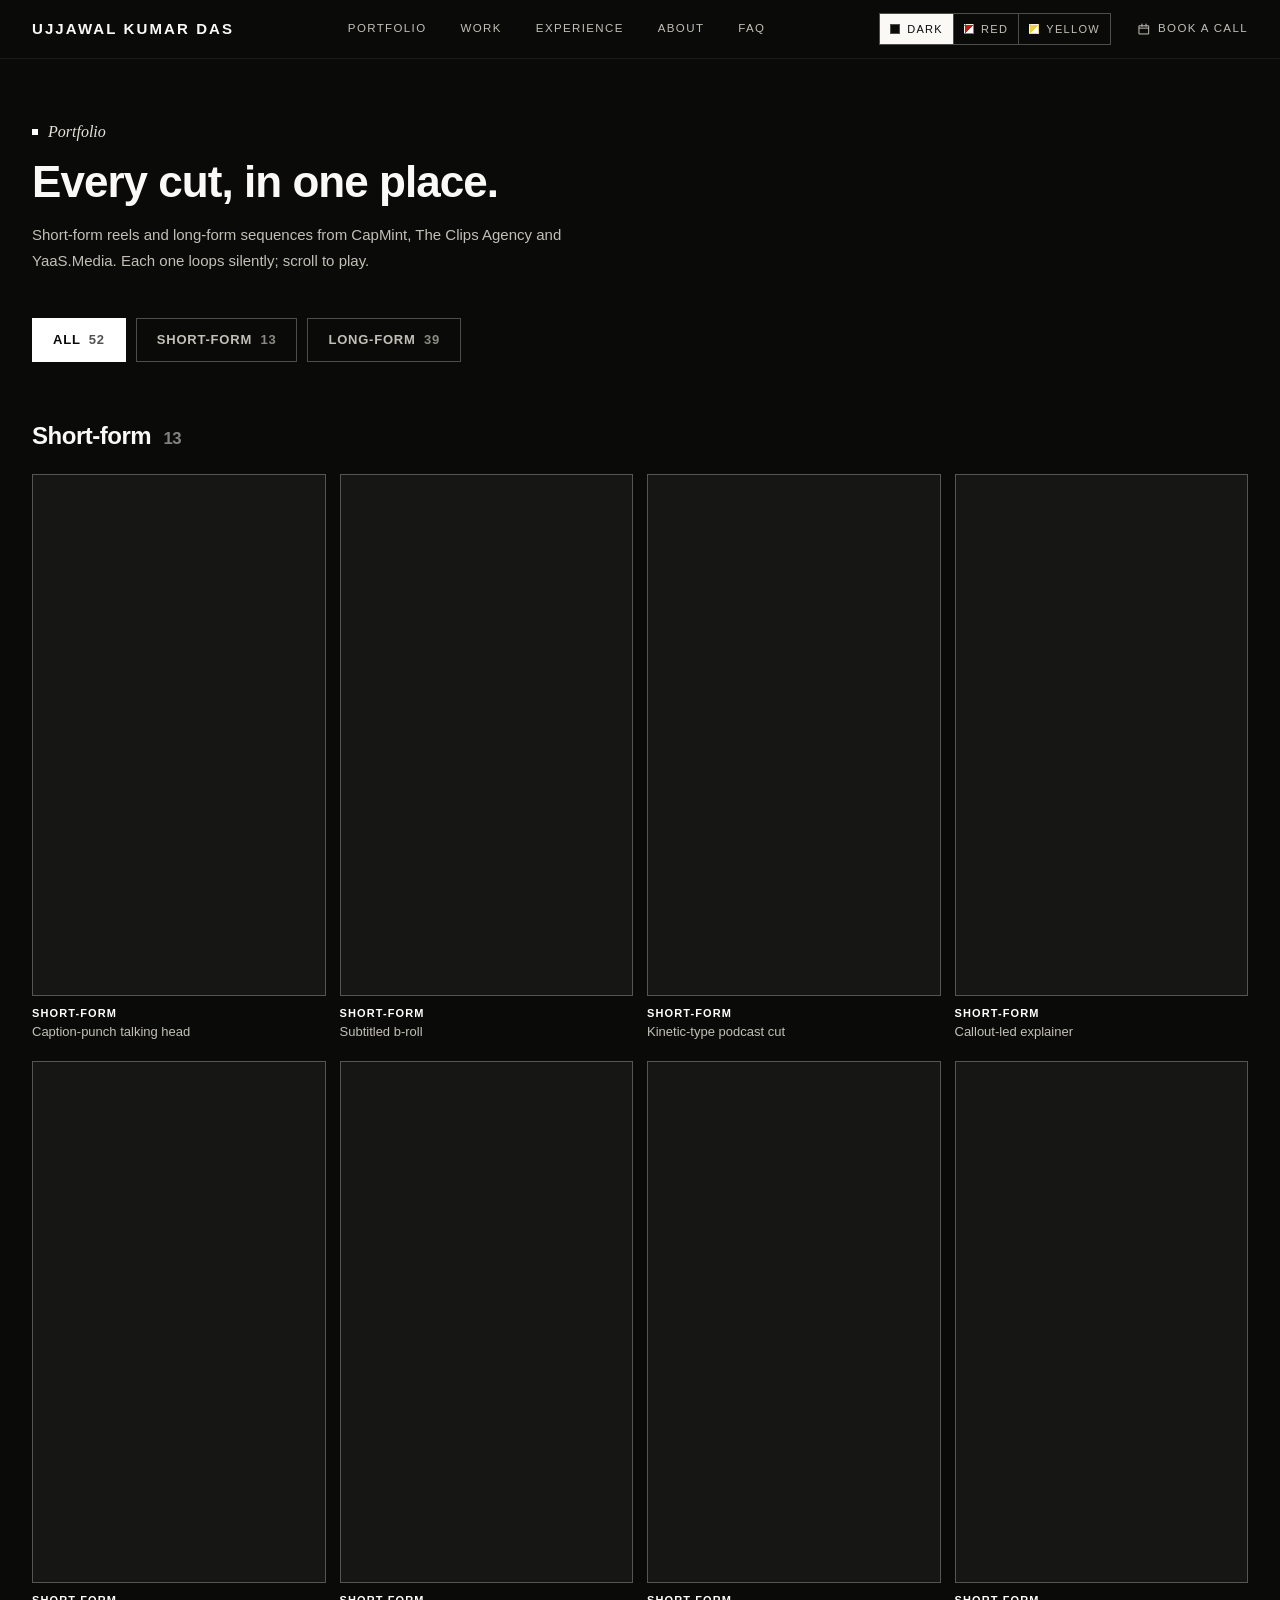
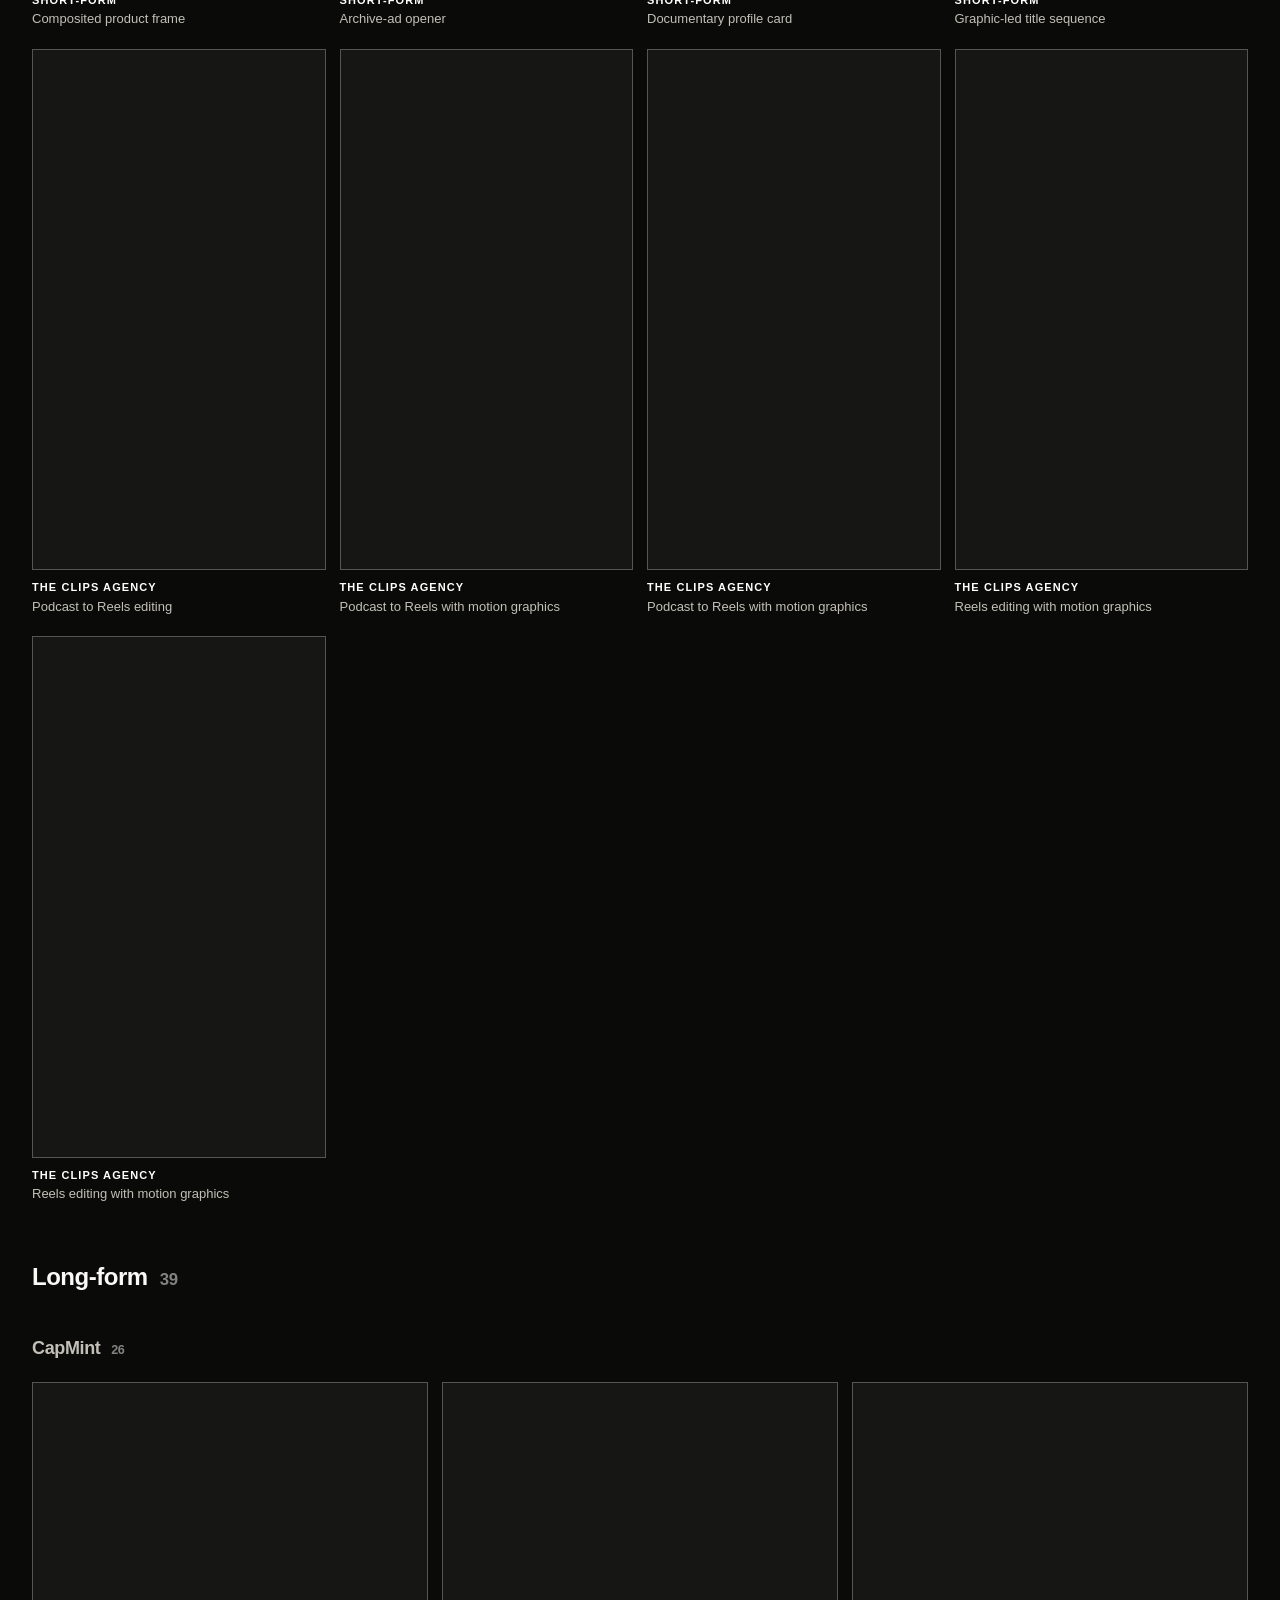
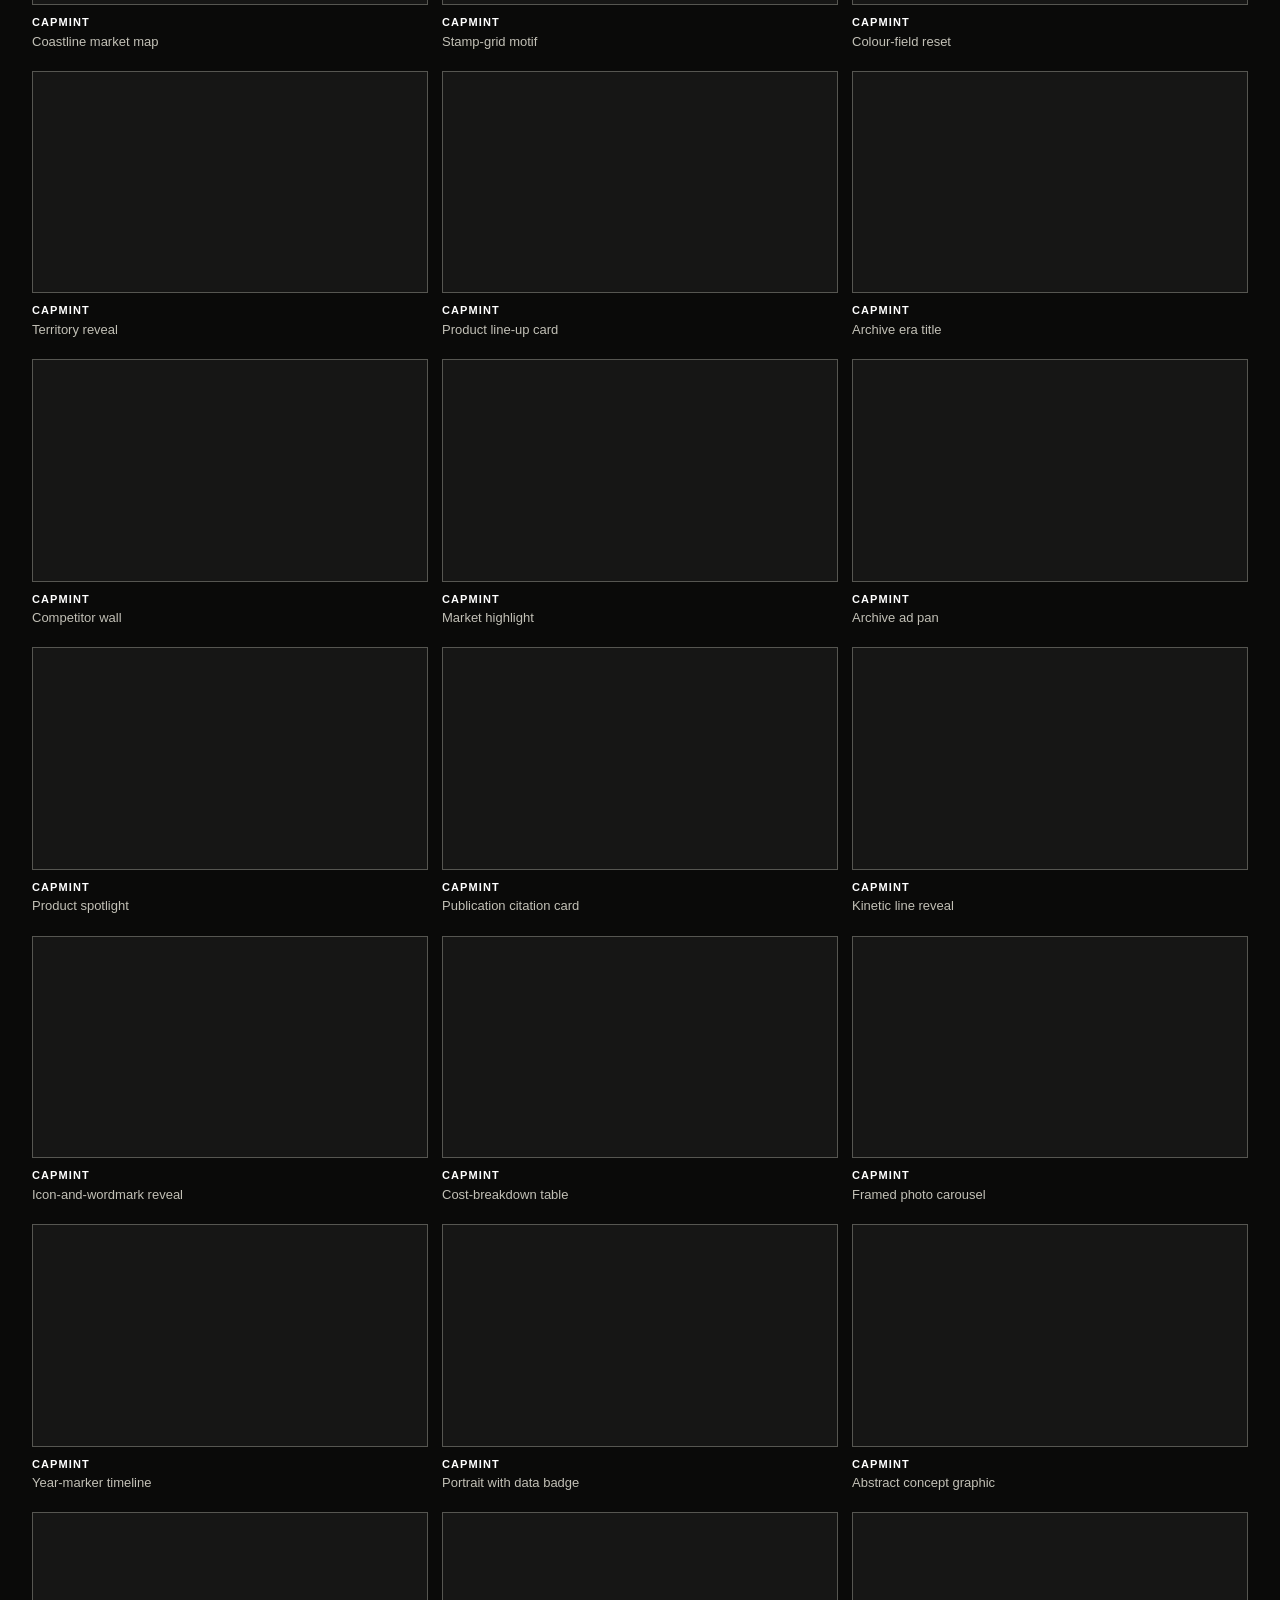
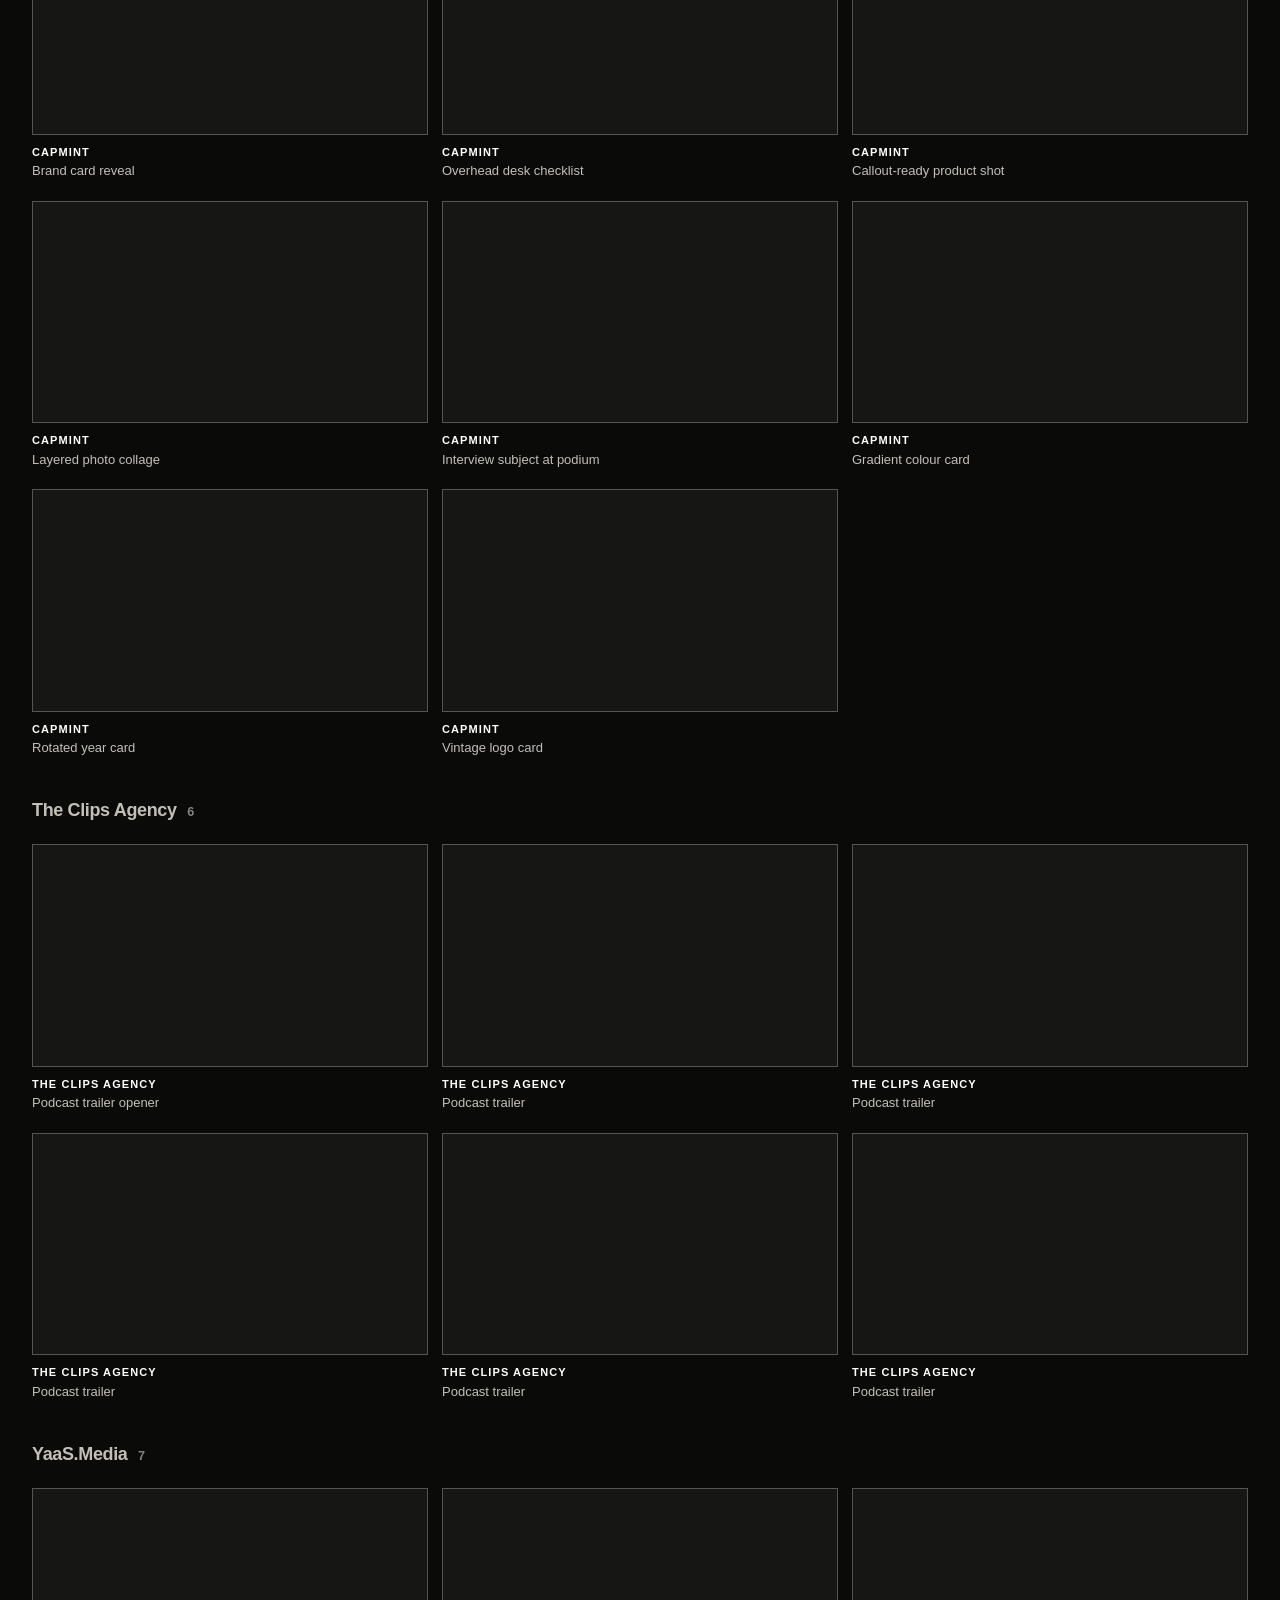
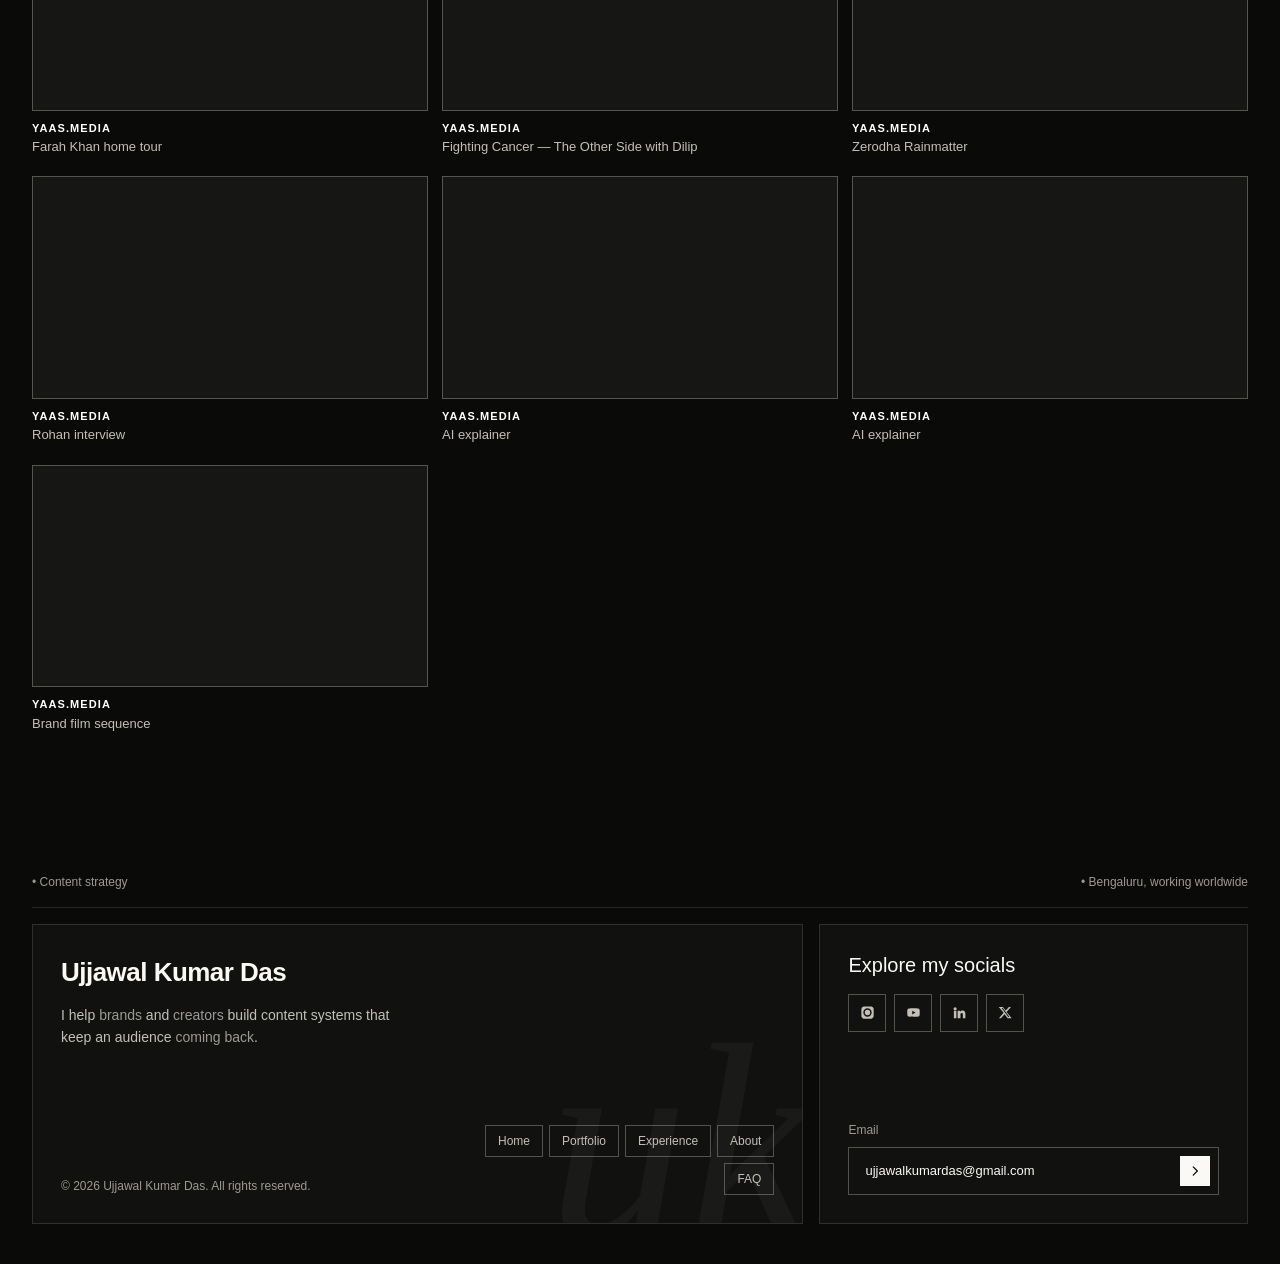
==== commit 18ad0b49: "Use white instead of blue for buttons and accents in the dark theme Co-Authored-By: Claude Opus 5.5 " ====
--- a/portfolio.html
+++ b/portfolio.html
@@ -5,7 +5,7 @@
 <meta name="viewport" content="width=device-width, initial-scale=1">
 <title>Portfolio | Ujjawal Kumar Das</title>
 <meta name="description" content="Every edit in one place: short-form reels and long-form sequences for CapMint, The Clips Agency and YaaS.Media.">
-<link rel="stylesheet" href="styles.css?v=38">
+<link rel="stylesheet" href="styles.css?v=39">
 <script>
   /* Apply the saved colour theme before first paint so the page never flashes */
   (function () {
@@ -160,6 +160,6 @@
   </div>
 </footer>
 
-<script src="script.js?v=38"></script>
+<script src="script.js?v=39"></script>
 </body>
 </html>
--- a/styles.css
+++ b/styles.css
@@ -11,8 +11,8 @@
 :root{
   /* Accent and layout tokens are theme-independent */
   /* "red" is the accent slot; it is amber now */
-  --red:#3A57BD;        /* accent: buttons, dots, highlights */
-  --red-bright:#4A69D4;
+  --red:#FFFFFF;        /* accent: buttons, dots, highlights */
+  --red-bright:#E5E3DA;
   /* display face — hero headline and every section heading */
   /* Apple's faces, from the visitor's own system: SF Pro on Apple devices,
      Helvetica Neue / Arial elsewhere (same fallback chain as apple.com) */
@@ -40,13 +40,13 @@
   --umber:#0A0A09;   /* page ground: near-black */
   --cream:#FAF9F5;   /* primary text */
   --cream-2:#C2C0B6; /* body text */
-  --amber:#3A57BD;   /* accent blue */
+  --amber:#FFFFFF;   /* accent: white */
   --ink-rgb:250,249,245;          /* text colour as r,g,b for translucent tints */
-  --on-accent:var(--cream);       /* text on accent-filled buttons */
+  --on-accent:#0A0A09;            /* text on accent-filled buttons */
   --accent-text:var(--red);       /* figures, tags and links drawn in the accent */
   --card-bg:#0d0d0c;              /* carousel cards */
   --panel-bg:#111110;             /* footer cards */
-  --glow:rgba(58,87,189,.10);     /* light behind the hero */
+  --glow:rgba(255,255,255,.05);   /* light behind the hero */
   --arrow-bg:rgba(10,10,9,.8);    /* carousel arrows */
 
   --bg:var(--umber);
